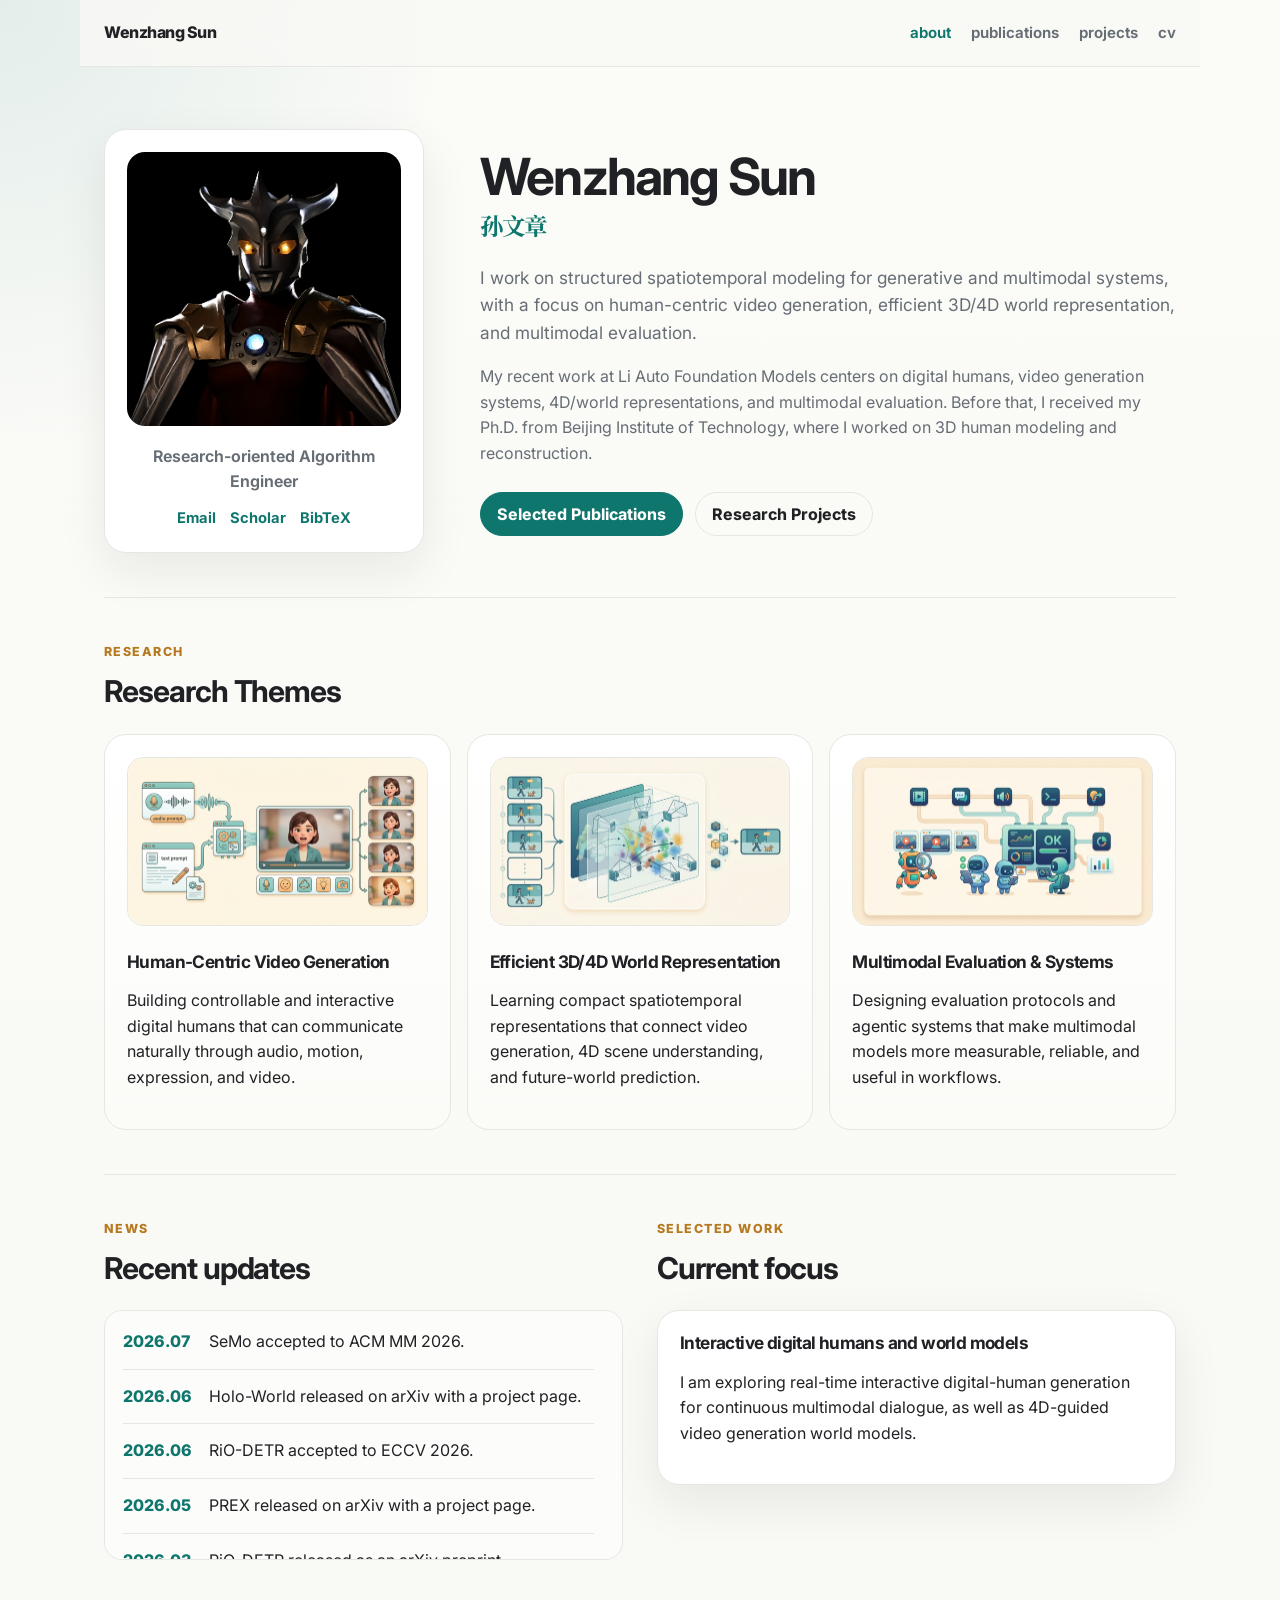
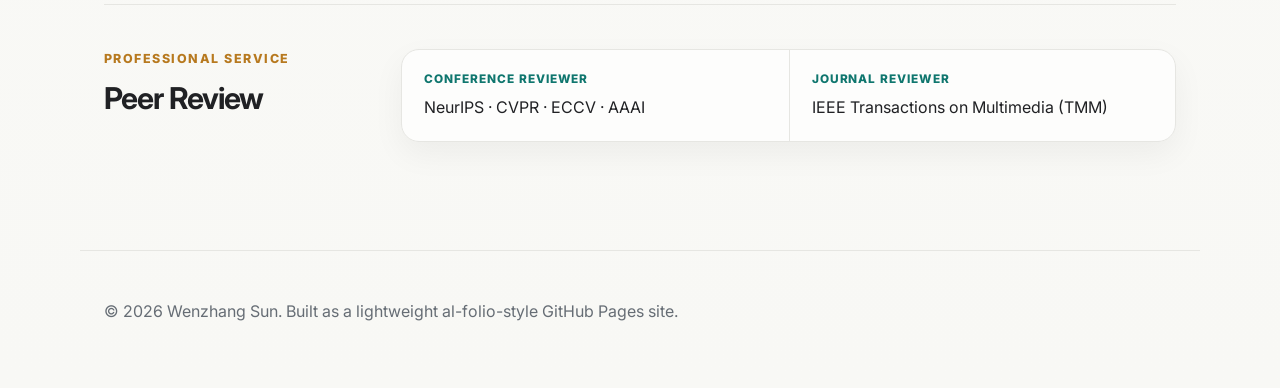
==== index.html @ ae3b75af "Add months to homepage news dates" ====
<!doctype html>
<html lang="en">
  <head>
    <meta charset="utf-8" />
    <meta name="viewport" content="width=device-width, initial-scale=1" />
    <meta name="description" content="Wenzhang Sun personal academic homepage." />
    <title>Wenzhang Sun | 孙文章</title>
    <link rel="preconnect" href="https://fonts.googleapis.com" />
    <link rel="preconnect" href="https://fonts.gstatic.com" crossorigin />
    <link href="https://fonts.googleapis.com/css2?family=Inter:wght@400;500;600;700;800&family=Noto+Serif+SC:wght@600;700&display=swap" rel="stylesheet" />
    <link rel="stylesheet" href="./assets/css/main.css?v=20260526-theme-images" />
  </head>
  <body>
    <header class="site-header">
      <a class="brand" href="./index.html">Wenzhang Sun</a>
      <nav>
        <a class="active" href="./index.html">about</a>
        <a href="./publications/index.html">publications</a>
        <a href="./projects/index.html">projects</a>
        <a href="./pages/cv.html">cv</a>
      </nav>
    </header>

    <main>
      <section class="hero">
        <div class="portrait-card">
          <img class="portrait-image" src="./assets/img/avatar.png" alt="Wenzhang Sun avatar" />
          <p class="role">Research-oriented Algorithm Engineer</p>
          <div class="profile-links">
            <a href="mailto:swzlx1996@163.com">Email</a>
            <a href="https://scholar.google.co.jp/citations?hl=en&user=3-9aEOQAAAAJ&view_op=list_works&sortby=pubdate">Scholar</a>
            <a href="./files/wenzhang_sun_publications.bib">BibTeX</a>
          </div>
        </div>

        <div class="hero-copy">
          <h1>Wenzhang Sun <span>孙文章</span></h1>
          <p class="lead">
            I work on structured spatiotemporal modeling for generative and
            multimodal systems, with a focus on human-centric video generation,
            efficient 3D/4D world representation, and multimodal evaluation.
          </p>
          <p>
            My recent work at Li Auto Foundation Models centers on digital
            humans, video generation systems, 4D/world representations, and
            multimodal evaluation. Before that, I received my Ph.D. from
            Beijing Institute of Technology, where I worked on 3D human
            modeling and reconstruction.
          </p>
          <div class="hero-actions">
            <a class="button primary" href="./publications/index.html">Selected Publications</a>
            <a class="button" href="./projects/index.html">Research Projects</a>
          </div>
        </div>
      </section>

      <section class="section">
        <div class="section-title">
          <p class="kicker">research</p>
          <h2>Research Themes</h2>
        </div>
        <div class="direction-grid">
          <article>
            <img class="direction-image" src="./assets/img/themes/human-centric-video.jpg" alt="Cartoon illustration of digital human video generation" />
            <h3>Human-Centric Video Generation</h3>
            <p>
              Building controllable and interactive digital humans that can
              communicate naturally through audio, motion, expression, and
              video.
            </p>
          </article>
          <article>
            <img class="direction-image" src="./assets/img/themes/world-representation.jpg" alt="Cartoon illustration of 3D and 4D video world representation" />
            <h3>Efficient 3D/4D World Representation</h3>
            <p>
              Learning compact spatiotemporal representations that connect
              video generation, 4D scene understanding, and future-world
              prediction.
            </p>
          </article>
          <article>
            <img class="direction-image" src="./assets/img/themes/evaluation-systems.jpg" alt="Cartoon illustration of multimodal evaluation and agentic systems" />
            <h3>Multimodal Evaluation & Systems</h3>
            <p>
              Designing evaluation protocols and agentic systems that make
              multimodal models more measurable, reliable, and useful in
              workflows.
            </p>
          </article>
        </div>
      </section>

      <section class="section two-col">
        <div>
          <div class="section-title">
            <p class="kicker">news</p>
            <h2>Recent updates</h2>
          </div>
          <div class="news-panel">
            <ul class="news-list">
              <li><time datetime="2026-07">2026.07</time><span>SeMo accepted to ACM MM 2026.</span></li>
              <li><time datetime="2026-06">2026.06</time><span>Holo-World released on arXiv with a project page.</span></li>
              <li><time datetime="2026-06">2026.06</time><span>RiO-DETR accepted to ECCV 2026.</span></li>
              <li><time datetime="2026-05">2026.05</time><span>PREX released on arXiv with a project page.</span></li>
              <li><time datetime="2026-03">2026.03</time><span>RiO-DETR released as an arXiv preprint.</span></li>
              <li><time datetime="2026-02">2026.02</time><span>MUSE released as an arXiv preprint.</span></li>
              <li><time datetime="2026-01">2026.01</time><span>DrivingScene and PAGS accepted to ICASSP 2026.</span></li>
              <li><time datetime="2025-06">2025.06</time><span>FaceVid-1K accepted to ICCV 2025.</span></li>
              <li><time datetime="2025-02">2025.02</time><span>MoEE accepted to CVPR 2025.</span></li>
            </ul>
          </div>
        </div>
        <div>
          <div class="section-title">
            <p class="kicker">selected work</p>
            <h2>Current focus</h2>
          </div>
          <div class="highlight-card">
            <h3>Interactive digital humans and world models</h3>
            <p>
              I am exploring real-time interactive digital-human generation for
              continuous multimodal dialogue, as well as 4D-guided video
              generation world models.
            </p>
          </div>
        </div>
      </section>

      <section class="section service-section">
        <div class="section-title">
          <p class="kicker">professional service</p>
          <h2>Peer Review</h2>
        </div>
        <div class="service-card">
          <div class="service-item">
            <p class="service-label">Conference Reviewer</p>
            <p>NeurIPS · CVPR · ECCV · AAAI</p>
          </div>
          <div class="service-item">
            <p class="service-label">Journal Reviewer</p>
            <p>IEEE Transactions on Multimedia (TMM)</p>
          </div>
        </div>
      </section>

    </main>

    <footer>
      <p>© 2026 Wenzhang Sun. Built as a lightweight al-folio-style GitHub Pages site.</p>
    </footer>
  </body>
</html>
---- assets/css/main.css ----
:root {
  --bg: #f8f8f5;
  --panel: #ffffff;
  --text: #202124;
  --muted: #666d75;
  --line: #e6e6e2;
  --accent: #0f766e;
  --accent-soft: #e6f3f1;
  --gold: #b7791f;
  --shadow: 0 18px 48px rgba(20, 24, 28, 0.08);
}

* {
  box-sizing: border-box;
}

body {
  margin: 0;
  background:
    radial-gradient(circle at top left, rgba(15, 118, 110, 0.1), transparent 28rem),
    linear-gradient(180deg, #fbfbf8 0%, var(--bg) 100%);
  color: var(--text);
  font-family: Inter, system-ui, sans-serif;
  line-height: 1.6;
}

a {
  color: var(--accent);
  text-decoration: none;
}

a:hover {
  text-decoration: underline;
}

.site-header {
  position: sticky;
  top: 0;
  z-index: 10;
  display: flex;
  align-items: center;
  justify-content: space-between;
  max-width: 1120px;
  margin: 0 auto;
  padding: 20px 24px;
  background: rgba(248, 248, 245, 0.86);
  backdrop-filter: blur(16px);
  border-bottom: 1px solid var(--line);
}

.brand {
  color: var(--text);
  font-weight: 800;
  letter-spacing: -0.03em;
}

nav {
  display: flex;
  gap: 20px;
}

nav a {
  color: var(--muted);
  font-size: 0.94rem;
  font-weight: 650;
  text-decoration: none;
}

nav a.active,
nav a:hover {
  color: var(--accent);
}

main {
  max-width: 1120px;
  margin: 0 auto;
  padding: 0 24px 64px;
}

.hero {
  display: grid;
  grid-template-columns: 320px minmax(0, 1fr);
  gap: 56px;
  align-items: center;
  padding: 62px 0 44px;
}

.portrait-card,
.highlight-card,
.paper,
.project {
  background: var(--panel);
  border: 1px solid var(--line);
  border-radius: 22px;
  box-shadow: var(--shadow);
}

.portrait-card {
  width: 100%;
  max-width: 320px;
  padding: 22px;
  overflow: hidden;
  text-align: center;
}

.portrait-image {
  display: block;
  width: 100%;
  max-width: 276px;
  max-height: 276px;
  margin: 0 auto;
  aspect-ratio: 1 / 1;
  object-fit: cover;
  border-radius: 18px;
  background:
    linear-gradient(135deg, rgba(15, 118, 110, 0.9), rgba(14, 82, 76, 0.9)),
    var(--accent);
}

.role {
  margin: 18px 0 12px;
  color: var(--muted);
  font-weight: 650;
}

.profile-links {
  display: flex;
  justify-content: center;
  gap: 14px;
  flex-wrap: wrap;
  font-size: 0.92rem;
  font-weight: 700;
}

.kicker {
  margin: 0 0 12px;
  color: var(--gold);
  font-size: 0.78rem;
  font-weight: 800;
  letter-spacing: 0.12em;
  text-transform: uppercase;
}

h1,
h2,
h3 {
  margin: 0;
  line-height: 1.18;
  letter-spacing: -0.035em;
}

h1 {
  font-size: clamp(2.05rem, 4vw, 3.45rem);
}

h1 span {
  display: block;
  margin-top: 6px;
  font-family: "Noto Serif SC", serif;
  font-size: 0.46em;
  color: var(--accent);
}

h2 {
  font-size: clamp(1.35rem, 2.35vw, 1.95rem);
}

h3 {
  font-size: 1.08rem;
}

.lead {
  margin-top: 24px;
  color: var(--text);
  font-size: 1.08rem;
}

.hero-copy p:not(.kicker),
.page-hero p,
.section-title + p {
  color: var(--muted);
}

.hero-actions {
  display: flex;
  flex-wrap: wrap;
  gap: 12px;
  margin-top: 26px;
}

.button {
  display: inline-flex;
  align-items: center;
  min-height: 44px;
  padding: 0 16px;
  border: 1px solid var(--line);
  border-radius: 999px;
  color: var(--text);
  font-weight: 750;
  text-decoration: none;
}

.button.primary {
  background: var(--accent);
  color: white;
  border-color: var(--accent);
}

.section,
.cv-section {
  padding: 44px 0;
  border-top: 1px solid var(--line);
}

.section-title {
  margin-bottom: 24px;
}

.direction-grid,
.project-grid {
  display: grid;
  grid-template-columns: repeat(3, minmax(0, 1fr));
  gap: 16px;
}

.direction-grid article {
  min-height: 250px;
  padding: 22px;
  border: 1px solid var(--line);
  border-radius: 22px;
  background: linear-gradient(180deg, white, #fbfbf8);
}

.direction-image {
  display: block;
  width: 100%;
  margin-bottom: 26px;
  aspect-ratio: 16 / 9;
  object-fit: cover;
  border-radius: 16px;
  border: 1px solid var(--line);
  background: #fbf5e8;
}

.direction-grid span,
.project span,
.venue {
  display: inline-flex;
  width: fit-content;
  margin-bottom: 18px;
  padding: 5px 9px;
  border-radius: 999px;
  background: var(--accent-soft);
  color: var(--accent);
  font-size: 0.76rem;
  font-weight: 800;
  letter-spacing: 0.05em;
  text-transform: uppercase;
}

.two-col {
  display: grid;
  grid-template-columns: 1fr 1fr;
  gap: 34px;
}

.news-panel {
  height: 250px;
  padding: 0 12px 0 0;
  overflow-y: auto;
  border: 1px solid var(--line);
  border-radius: 18px;
  background: rgba(255, 255, 255, 0.56);
  scrollbar-color: var(--accent) transparent;
  scrollbar-width: thin;
}

.news-panel::-webkit-scrollbar {
  width: 8px;
}

.news-panel::-webkit-scrollbar-thumb {
  border-radius: 999px;
  background: rgba(15, 118, 110, 0.35);
}

.news-list {
  padding: 0 16px 0 18px;
  margin: 0;
  list-style: none;
}

.news-list li {
  display: grid;
  grid-template-columns: 72px 1fr;
  gap: 14px;
  padding: 14px 0;
  border-bottom: 1px solid var(--line);
}

.news-list li:first-child {
  padding-top: 18px;
}

.news-list li:last-child {
  border-bottom: 0;
  padding-bottom: 18px;
}

.news-list time {
  color: var(--accent);
  font-weight: 800;
  white-space: nowrap;
}

.highlight-card,
.project {
  padding: 22px;
}

.service-section {
  display: grid;
  grid-template-columns: minmax(180px, 0.34fr) minmax(0, 1fr);
  gap: 34px;
  align-items: start;
}

.service-section .section-title {
  margin-bottom: 0;
}

.service-card {
  display: grid;
  grid-template-columns: repeat(2, minmax(0, 1fr));
  overflow: hidden;
  border: 1px solid var(--line);
  border-radius: 18px;
  background: rgba(255, 255, 255, 0.72);
  box-shadow: 0 12px 32px rgba(20, 24, 28, 0.05);
}

.service-item {
  padding: 20px 22px;
}

.service-item + .service-item {
  border-left: 1px solid var(--line);
}

.service-item p {
  margin: 0;
}

.service-label {
  margin-bottom: 6px !important;
  color: var(--accent);
  font-size: 0.74rem;
  font-weight: 800;
  letter-spacing: 0.08em;
  text-transform: uppercase;
}

.project {
  display: flex;
  overflow: hidden;
  flex-direction: column;
  padding: 0;
}

.project-image {
  width: 100%;
  aspect-ratio: 16 / 9;
  object-fit: contain;
  padding: 12px;
  border-bottom: 1px solid var(--line);
  background: linear-gradient(135deg, #f8f6ee, #eef6f4);
  cursor: zoom-in;
  transition:
    opacity 180ms ease,
    transform 180ms ease;
}

.project-image:hover {
  opacity: 0.92;
  transform: scale(1.01);
}

.project-image:focus-visible {
  outline: 3px solid color-mix(in srgb, var(--accent), transparent 35%);
  outline-offset: -6px;
}

.project-copy {
  display: flex;
  flex: 1;
  flex-direction: column;
  padding: 18px;
}

.project-copy a {
  margin-top: auto;
}

.lightbox-open {
  overflow: hidden;
}

.image-lightbox {
  position: fixed;
  z-index: 100;
  inset: 0;
  display: grid;
  place-items: center;
  padding: 56px 24px 28px;
  background: rgb(21 18 15 / 0.86);
}

.image-lightbox[hidden] {
  display: none;
}

.lightbox-image {
  width: auto;
  max-width: min(94vw, 1400px);
  max-height: 82vh;
  object-fit: contain;
  border-radius: 18px;
  background: #fffaf2;
  box-shadow: 0 24px 80px rgb(0 0 0 / 0.38);
}

.lightbox-close {
  position: fixed;
  top: 20px;
  right: 24px;
  padding: 9px 14px;
  border: 1px solid rgb(255 255 255 / 0.36);
  border-radius: 999px;
  background: rgb(255 255 255 / 0.12);
  color: white;
  cursor: pointer;
  font: inherit;
  font-weight: 800;
}

.lightbox-caption {
  max-width: 90vw;
  margin: 14px auto 0;
  color: rgb(255 255 255 / 0.82);
  text-align: center;
}

.paper-list {
  display: grid;
  gap: 10px;
}

.paper-list.compact {
  grid-template-columns: repeat(2, minmax(0, 1fr));
}

.paper {
  display: grid;
  grid-template-columns: minmax(0, 1fr) auto;
  column-gap: 14px;
  row-gap: 8px;
  align-items: start;
  padding: 14px 16px;
}

.paper p,
.project p {
  color: var(--muted);
}

.paper .venue {
  grid-column: 1;
  margin-bottom: 0;
}

.paper h3 {
  grid-column: 1 / -1;
  font-size: 1rem;
  line-height: 1.3;
}

.paper p {
  grid-column: 1 / -1;
  margin: 0;
  line-height: 1.42;
}

.paper > a,
.paper-links {
  grid-row: 1;
  grid-column: 2;
  align-self: center;
  font-size: 0.94rem;
  font-weight: 750;
  white-space: nowrap;
}

.text-link {
  display: inline-flex;
  margin-top: 18px;
  font-weight: 800;
}

.page {
  padding-top: 34px;
}

.page-hero {
  max-width: 850px;
  padding: 28px 0 40px;
}

.page-hero h1 {
  font-size: clamp(1.72rem, 3.1vw, 2.55rem);
}

.project-grid {
  margin-top: 20px;
}

.cv-item {
  display: grid;
  grid-template-columns: 180px 1fr;
  gap: 28px;
  padding: 22px 0;
  border-bottom: 1px solid var(--line);
}

.cv-meta {
  display: flex;
  flex-direction: column;
  align-items: center;
  gap: 10px;
  text-align: center;
}

.cv-item time {
  color: var(--accent);
  font-weight: 800;
}

.cv-logo {
  display: inline-flex;
  align-items: center;
  justify-content: center;
  min-width: 72px;
  min-height: 30px;
  padding: 0 12px;
  border: 1px solid var(--line);
  border-radius: 11px;
  background: #fff;
  box-shadow: 0 10px 24px rgba(25, 32, 38, 0.06);
  font-size: 0.72rem;
  font-weight: 850;
  letter-spacing: 0.04em;
  line-height: 1;
}

.cv-logo img {
  display: block;
  width: 100%;
  height: 100%;
  object-fit: contain;
}

.cv-logo-image {
  width: 46px;
  min-width: 46px;
  height: 46px;
  min-height: 46px;
  padding: 5px;
  border-radius: 14px;
}

.cv-logo-wordmark {
  width: 96px;
  min-width: 96px;
  height: 36px;
  min-height: 36px;
  padding: 5px 10px;
  overflow: hidden;
  border-radius: 12px;
}

.cv-logo-li {
  color: #1f2528;
  border-color: rgba(31, 37, 40, 0.18);
  background: linear-gradient(180deg, #ffffff, #f5f7f6);
}

.cv-logo-oppo {
  padding: 0;
  color: #057045;
  border-color: rgba(5, 112, 69, 0.24);
  background: #008d5b;
}

.cv-logo-bit {
  color: #9b1d30;
  border-color: rgba(155, 29, 48, 0.24);
  background: #fff6f7;
}

.cv-logo-swjtu {
  color: #1c5d96;
  border-color: rgba(28, 93, 150, 0.24);
  background: #f5f9ff;
}

.skill-cloud {
  display: flex;
  flex-wrap: wrap;
  gap: 8px;
}

.skills-section h2 {
  font-size: clamp(1.2rem, 1.8vw, 1.5rem);
}

.skill-cloud span {
  padding: 5px 10px;
  border: 1px solid var(--line);
  border-radius: 999px;
  background: white;
  color: var(--muted);
  font-size: 0.84rem;
  font-weight: 700;
}

footer {
  max-width: 1120px;
  margin: 0 auto;
  padding: 32px 24px 48px;
  color: var(--muted);
  border-top: 1px solid var(--line);
}

@media (max-width: 820px) {
  .site-header {
    align-items: flex-start;
    flex-direction: column;
  }

  nav {
    flex-wrap: wrap;
  }

  .hero,
  .two-col,
  .direction-grid,
  .project-grid,
  .paper-list.compact,
  .service-section,
  .service-card,
  .cv-item {
    grid-template-columns: 1fr;
  }

  .service-item + .service-item {
    border-top: 1px solid var(--line);
    border-left: 0;
  }
}
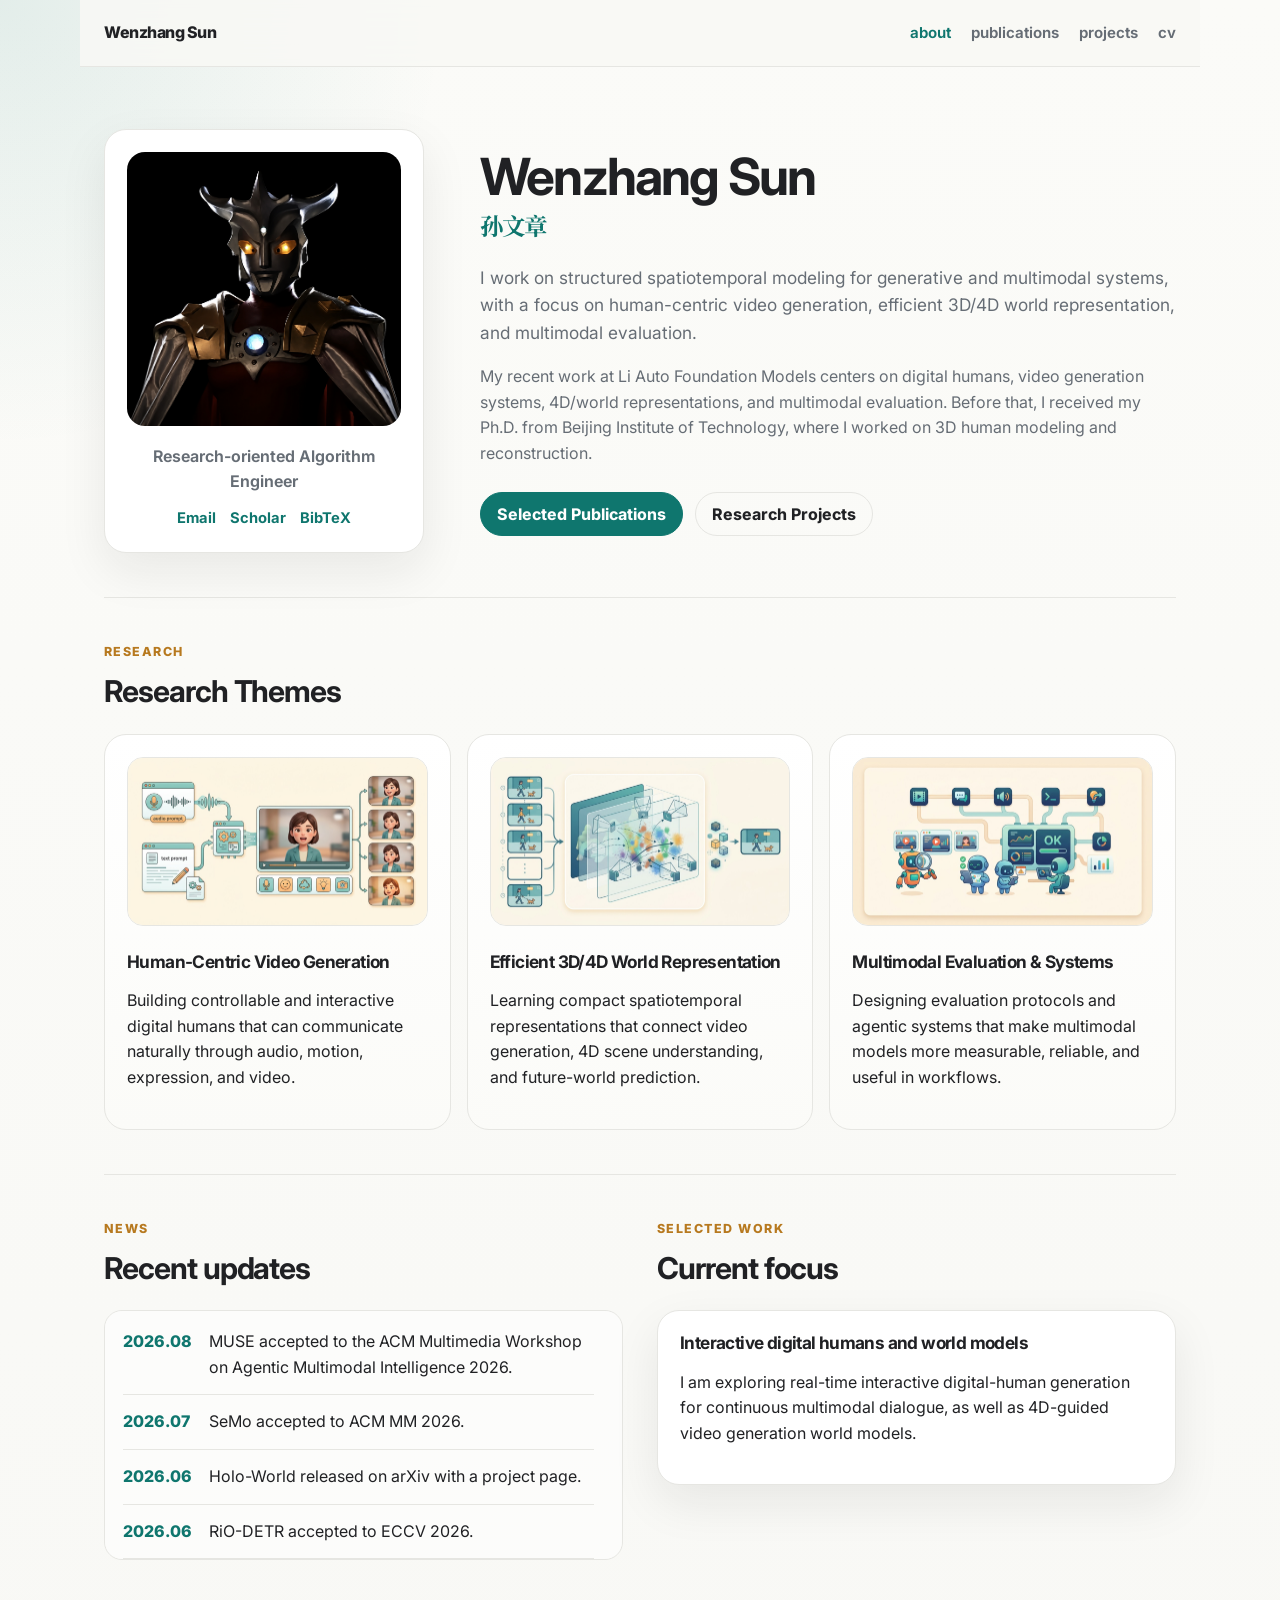
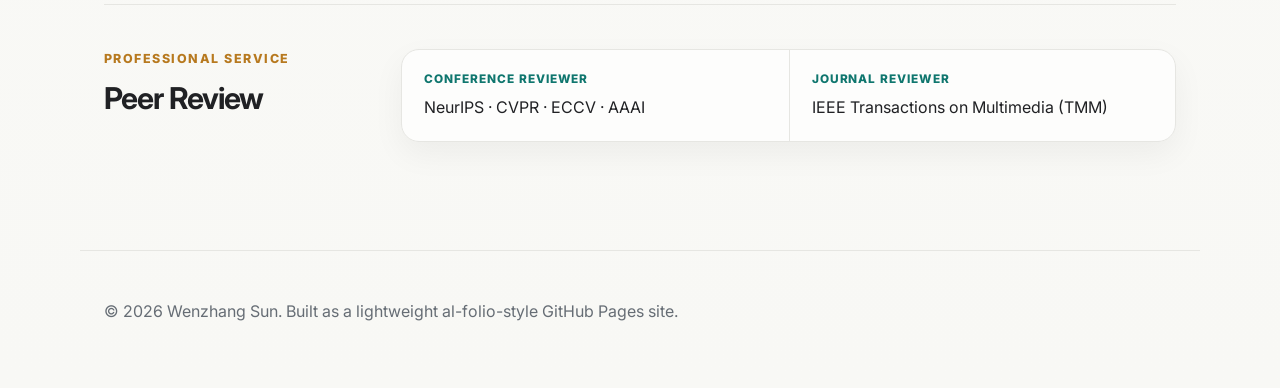
==== commit e1eba0e1: "Update MUSE workshop acceptance" ====
--- a/index.html
+++ b/index.html
@@ -98,6 +98,7 @@
           </div>
           <div class="news-panel">
             <ul class="news-list">
+              <li><time datetime="2026-08">2026.08</time><span>MUSE accepted to the ACM Multimedia Workshop on Agentic Multimodal Intelligence 2026.</span></li>
               <li><time datetime="2026-07">2026.07</time><span>SeMo accepted to ACM MM 2026.</span></li>
               <li><time datetime="2026-06">2026.06</time><span>Holo-World released on arXiv with a project page.</span></li>
               <li><time datetime="2026-06">2026.06</time><span>RiO-DETR accepted to ECCV 2026.</span></li>
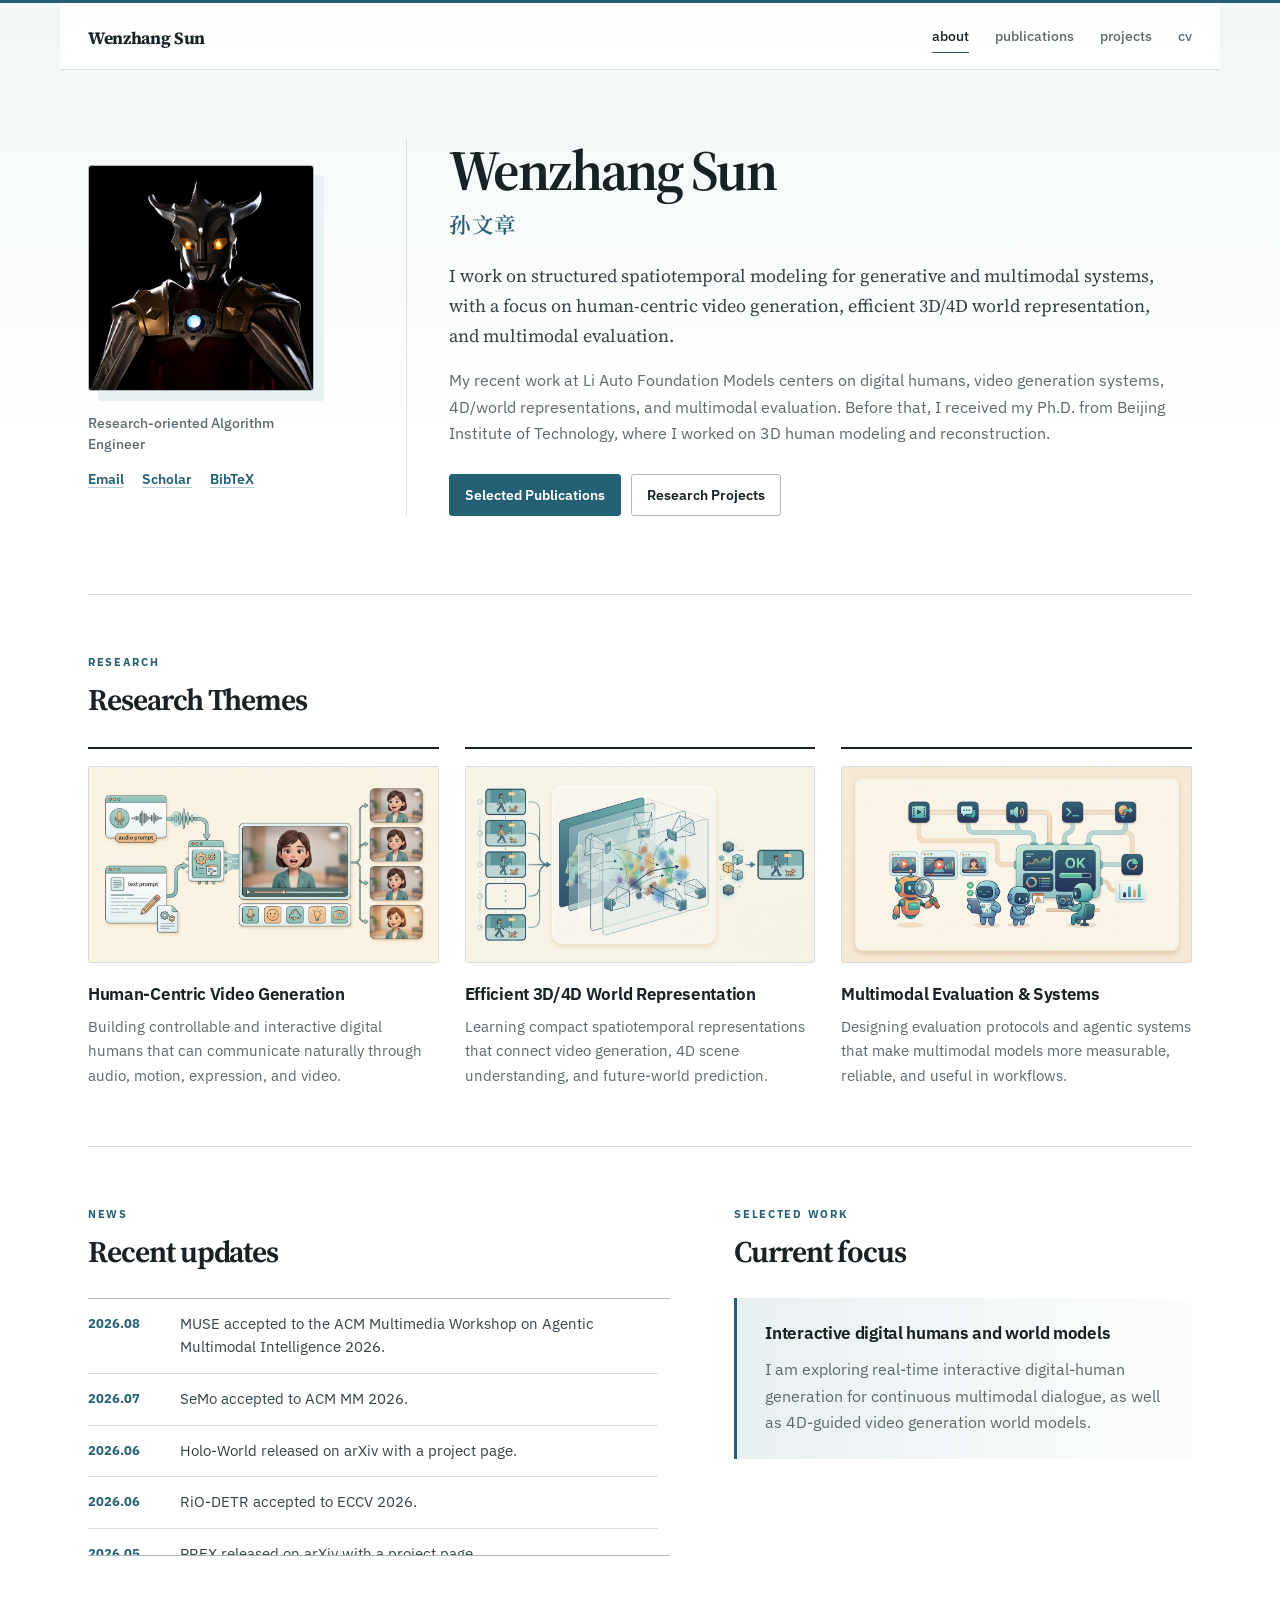
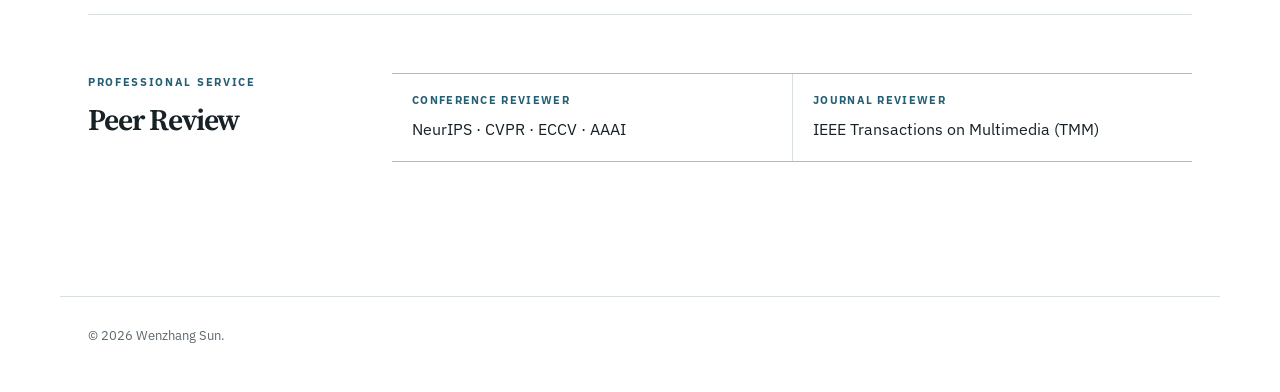
==== commit f169cbea: "Refresh homepage with editorial academic design" ====
--- a/index.html
+++ b/index.html
@@ -7,8 +7,8 @@
     <title>Wenzhang Sun | 孙文章</title>
     <link rel="preconnect" href="https://fonts.googleapis.com" />
     <link rel="preconnect" href="https://fonts.gstatic.com" crossorigin />
-    <link href="https://fonts.googleapis.com/css2?family=Inter:wght@400;500;600;700;800&family=Noto+Serif+SC:wght@600;700&display=swap" rel="stylesheet" />
-    <link rel="stylesheet" href="./assets/css/main.css?v=20260526-theme-images" />
+    <link href="https://fonts.googleapis.com/css2?family=IBM+Plex+Sans:ital,wght@0,400;0,500;0,600;0,700;1,400&family=Noto+Serif+SC:wght@600;700&family=Source+Serif+4:opsz,wght@8..60,600;8..60,700&display=swap" rel="stylesheet" />
+    <link rel="stylesheet" href="./assets/css/main.css?v=20260818-editorial" />
   </head>
   <body>
     <header class="site-header">
@@ -147,7 +147,7 @@
     </main>
 
     <footer>
-      <p>© 2026 Wenzhang Sun. Built as a lightweight al-folio-style GitHub Pages site.</p>
+      <p>© 2026 Wenzhang Sun.</p>
     </footer>
   </body>
 </html>
--- a/assets/css/main.css
+++ b/assets/css/main.css
@@ -1,327 +1,415 @@
 :root {
-  --bg: #f8f8f5;
-  --panel: #ffffff;
-  --text: #202124;
-  --muted: #666d75;
-  --line: #e6e6e2;
-  --accent: #0f766e;
-  --accent-soft: #e6f3f1;
-  --gold: #b7791f;
-  --shadow: 0 18px 48px rgba(20, 24, 28, 0.08);
+  --bg: #f6f8f7;
+  --surface: #ffffff;
+  --surface-soft: #f0f4f4;
+  --text: #172126;
+  --muted: #5d696f;
+  --line: #d8dfe0;
+  --line-strong: #aebabc;
+  --accent: #245f73;
+  --accent-dark: #194757;
+  --accent-soft: #e9f0f2;
 }
 
 * {
   box-sizing: border-box;
 }
 
+html {
+  scroll-behavior: smooth;
+}
+
 body {
+  min-width: 320px;
   margin: 0;
-  background:
-    radial-gradient(circle at top left, rgba(15, 118, 110, 0.1), transparent 28rem),
-    linear-gradient(180deg, #fbfbf8 0%, var(--bg) 100%);
+  background: linear-gradient(180deg, #f1f6f6 0, #ffffff 430px, #ffffff 100%);
   color: var(--text);
-  font-family: Inter, system-ui, sans-serif;
-  line-height: 1.6;
+  font-family: "IBM Plex Sans", sans-serif;
+  font-size: 16px;
+  line-height: 1.65;
+}
+
+body::before {
+  position: fixed;
+  z-index: 30;
+  top: 0;
+  right: 0;
+  left: 0;
+  height: 3px;
+  background: var(--accent);
+  content: "";
 }
 
 a {
   color: var(--accent);
-  text-decoration: none;
+  text-decoration-color: rgb(36 95 115 / 0.35);
+  text-decoration-thickness: 1px;
+  text-underline-offset: 3px;
 }
 
 a:hover {
-  text-decoration: underline;
+  color: var(--accent-dark);
+  text-decoration-color: currentColor;
 }
 
 .site-header {
   position: sticky;
-  top: 0;
-  z-index: 10;
+  z-index: 20;
+  top: 3px;
   display: flex;
   align-items: center;
   justify-content: space-between;
-  max-width: 1120px;
+  max-width: 1160px;
   margin: 0 auto;
-  padding: 20px 24px;
-  background: rgba(248, 248, 245, 0.86);
-  backdrop-filter: blur(16px);
+  padding: 20px 28px 16px;
   border-bottom: 1px solid var(--line);
+  background: rgb(255 255 255 / 0.9);
+  backdrop-filter: blur(12px);
 }
 
 .brand {
   color: var(--text);
-  font-weight: 800;
-  letter-spacing: -0.03em;
+  font-family: "Source Serif 4", "Noto Serif SC", serif;
+  font-size: 1.08rem;
+  font-weight: 700;
+  letter-spacing: -0.02em;
+  text-decoration: none;
 }
 
 nav {
   display: flex;
-  gap: 20px;
+  align-items: center;
+  gap: 26px;
 }
 
 nav a {
+  position: relative;
+  padding: 2px 0 5px;
   color: var(--muted);
-  font-size: 0.94rem;
-  font-weight: 650;
+  font-size: 0.88rem;
+  font-weight: 500;
   text-decoration: none;
+}
+
+nav a::after {
+  position: absolute;
+  right: 0;
+  bottom: 0;
+  left: 0;
+  height: 1px;
+  background: transparent;
+  content: "";
 }
 
 nav a.active,
 nav a:hover {
-  color: var(--accent);
+  color: var(--text);
+}
+
+nav a.active::after,
+nav a:hover::after {
+  background: var(--accent);
 }
 
 main {
-  max-width: 1120px;
+  max-width: 1160px;
   margin: 0 auto;
-  padding: 0 24px 64px;
+  padding: 0 28px 76px;
 }
 
 .hero {
   display: grid;
-  grid-template-columns: 320px minmax(0, 1fr);
-  gap: 56px;
+  grid-template-columns: 250px minmax(0, 1fr);
+  gap: 68px;
   align-items: center;
-  padding: 62px 0 44px;
-}
-
-.portrait-card,
-.highlight-card,
-.paper,
-.project {
-  background: var(--panel);
-  border: 1px solid var(--line);
-  border-radius: 22px;
-  box-shadow: var(--shadow);
+  padding: 72px 0 78px;
 }
 
 .portrait-card {
   width: 100%;
-  max-width: 320px;
-  padding: 22px;
-  overflow: hidden;
-  text-align: center;
+  max-width: 250px;
+  text-align: left;
 }
 
 .portrait-image {
   display: block;
-  width: 100%;
-  max-width: 276px;
-  max-height: 276px;
-  margin: 0 auto;
+  width: 226px;
+  max-width: 100%;
   aspect-ratio: 1 / 1;
   object-fit: cover;
-  border-radius: 18px;
-  background:
-    linear-gradient(135deg, rgba(15, 118, 110, 0.9), rgba(14, 82, 76, 0.9)),
-    var(--accent);
+  border: 1px solid var(--line-strong);
+  border-radius: 3px;
+  background: var(--surface-soft);
+  box-shadow: 10px 10px 0 var(--accent-soft);
 }
 
 .role {
-  margin: 18px 0 12px;
+  max-width: 220px;
+  margin: 22px 0 13px;
   color: var(--muted);
-  font-weight: 650;
+  font-size: 0.9rem;
+  font-weight: 500;
+  line-height: 1.45;
 }
 
 .profile-links {
   display: flex;
-  justify-content: center;
-  gap: 14px;
   flex-wrap: wrap;
-  font-size: 0.92rem;
+  justify-content: flex-start;
+  gap: 8px 18px;
+  font-size: 0.86rem;
+  font-weight: 600;
+}
+
+.profile-links a {
+  text-decoration: underline;
+  text-decoration-color: rgb(36 95 115 / 0.3);
+}
+
+.hero-copy {
+  max-width: 770px;
+  padding-left: 42px;
+  border-left: 1px solid var(--line);
+}
+
+.kicker {
+  margin: 0 0 11px;
+  color: var(--accent);
+  font-size: 0.7rem;
   font-weight: 700;
-}
-
-.kicker {
-  margin: 0 0 12px;
-  color: var(--gold);
-  font-size: 0.78rem;
-  font-weight: 800;
-  letter-spacing: 0.12em;
+  letter-spacing: 0.15em;
   text-transform: uppercase;
 }
 
 h1,
-h2,
+h2 {
+  margin: 0;
+  color: var(--text);
+  font-family: "Source Serif 4", "Noto Serif SC", serif;
+  font-weight: 650;
+  letter-spacing: -0.035em;
+  line-height: 1.12;
+}
+
 h3 {
   margin: 0;
-  line-height: 1.18;
-  letter-spacing: -0.035em;
+  color: var(--text);
+  font-weight: 650;
+  letter-spacing: -0.018em;
+  line-height: 1.3;
 }
 
 h1 {
-  font-size: clamp(2.05rem, 4vw, 3.45rem);
+  font-size: clamp(2.45rem, 4.5vw, 3.55rem);
 }
 
 h1 span {
   display: block;
-  margin-top: 6px;
+  margin-top: 9px;
+  color: var(--accent);
   font-family: "Noto Serif SC", serif;
-  font-size: 0.46em;
-  color: var(--accent);
+  font-size: 0.38em;
+  font-weight: 600;
+  letter-spacing: 0.03em;
 }
 
 h2 {
-  font-size: clamp(1.35rem, 2.35vw, 1.95rem);
+  font-size: clamp(1.55rem, 2.35vw, 2rem);
 }
 
 h3 {
-  font-size: 1.08rem;
+  font-size: 1.06rem;
 }
 
 .lead {
-  margin-top: 24px;
-  color: var(--text);
-  font-size: 1.08rem;
-}
-
-.hero-copy p:not(.kicker),
-.page-hero p,
-.section-title + p {
+  max-width: 720px;
+  margin: 25px 0 0;
+  color: #354249;
+  font-family: "Source Serif 4", "Noto Serif SC", serif;
+  font-size: 1.12rem;
+  line-height: 1.68;
+}
+
+.hero-copy > p:not(.lead) {
+  max-width: 720px;
   color: var(--muted);
 }
 
 .hero-actions {
   display: flex;
   flex-wrap: wrap;
-  gap: 12px;
-  margin-top: 26px;
+  gap: 10px;
+  margin-top: 28px;
 }
 
 .button {
   display: inline-flex;
   align-items: center;
-  min-height: 44px;
-  padding: 0 16px;
-  border: 1px solid var(--line);
-  border-radius: 999px;
+  min-height: 42px;
+  padding: 0 15px;
+  border: 1px solid var(--line-strong);
+  border-radius: 3px;
+  background: rgb(255 255 255 / 0.5);
   color: var(--text);
-  font-weight: 750;
+  font-size: 0.88rem;
+  font-weight: 600;
   text-decoration: none;
+  transition: border-color 160ms ease, background 160ms ease, color 160ms ease;
+}
+
+.button:hover {
+  border-color: var(--accent);
+  color: var(--accent-dark);
+  text-decoration: none;
 }
 
 .button.primary {
+  border-color: var(--accent);
   background: var(--accent);
   color: white;
-  border-color: var(--accent);
+}
+
+.button.primary:hover {
+  border-color: var(--accent-dark);
+  background: var(--accent-dark);
+  color: white;
 }
 
 .section,
 .cv-section {
-  padding: 44px 0;
+  padding: 58px 0;
   border-top: 1px solid var(--line);
 }
 
 .section-title {
-  margin-bottom: 24px;
+  margin-bottom: 30px;
 }
 
 .direction-grid,
 .project-grid {
   display: grid;
   grid-template-columns: repeat(3, minmax(0, 1fr));
-  gap: 16px;
+  gap: 26px;
 }
 
 .direction-grid article {
-  min-height: 250px;
-  padding: 22px;
-  border: 1px solid var(--line);
-  border-radius: 22px;
-  background: linear-gradient(180deg, white, #fbfbf8);
+  min-width: 0;
+  padding-top: 17px;
+  border-top: 2px solid var(--text);
 }
 
 .direction-image {
   display: block;
   width: 100%;
-  margin-bottom: 26px;
+  margin-bottom: 20px;
   aspect-ratio: 16 / 9;
   object-fit: cover;
-  border-radius: 16px;
   border: 1px solid var(--line);
-  background: #fbf5e8;
+  border-radius: 2px;
+  background: var(--surface-soft);
+  filter: saturate(0.82) contrast(0.98);
+}
+
+.direction-grid h3 {
+  margin-bottom: 10px;
+}
+
+.direction-grid p {
+  margin: 0;
+  color: var(--muted);
+  font-size: 0.94rem;
+  line-height: 1.62;
 }
 
 .direction-grid span,
 .project span,
 .venue {
-  display: inline-flex;
+  display: inline-block;
   width: fit-content;
-  margin-bottom: 18px;
-  padding: 5px 9px;
-  border-radius: 999px;
-  background: var(--accent-soft);
+  margin-bottom: 11px;
+  padding: 0;
   color: var(--accent);
-  font-size: 0.76rem;
-  font-weight: 800;
-  letter-spacing: 0.05em;
+  font-size: 0.67rem;
+  font-weight: 700;
+  letter-spacing: 0.12em;
+  line-height: 1.45;
   text-transform: uppercase;
 }
 
 .two-col {
   display: grid;
-  grid-template-columns: 1fr 1fr;
-  gap: 34px;
+  grid-template-columns: minmax(0, 1.12fr) minmax(0, 0.88fr);
+  gap: 64px;
 }
 
 .news-panel {
-  height: 250px;
+  height: 258px;
+  overflow-y: auto;
+  border-top: 1px solid var(--line-strong);
+  border-bottom: 1px solid var(--line-strong);
+  background: transparent;
+  scrollbar-color: var(--line-strong) transparent;
+  scrollbar-width: thin;
+}
+
+.news-panel::-webkit-scrollbar {
+  width: 6px;
+}
+
+.news-panel::-webkit-scrollbar-thumb {
+  background: var(--line-strong);
+}
+
+.news-list {
+  margin: 0;
   padding: 0 12px 0 0;
-  overflow-y: auto;
-  border: 1px solid var(--line);
-  border-radius: 18px;
-  background: rgba(255, 255, 255, 0.56);
-  scrollbar-color: var(--accent) transparent;
-  scrollbar-width: thin;
-}
-
-.news-panel::-webkit-scrollbar {
-  width: 8px;
-}
-
-.news-panel::-webkit-scrollbar-thumb {
-  border-radius: 999px;
-  background: rgba(15, 118, 110, 0.35);
-}
-
-.news-list {
-  padding: 0 16px 0 18px;
-  margin: 0;
   list-style: none;
 }
 
 .news-list li {
   display: grid;
-  grid-template-columns: 72px 1fr;
+  grid-template-columns: 78px minmax(0, 1fr);
   gap: 14px;
   padding: 14px 0;
   border-bottom: 1px solid var(--line);
 }
 
-.news-list li:first-child {
-  padding-top: 18px;
-}
-
 .news-list li:last-child {
   border-bottom: 0;
-  padding-bottom: 18px;
 }
 
 .news-list time {
   color: var(--accent);
-  font-weight: 800;
+  font-size: 0.79rem;
+  font-weight: 700;
   white-space: nowrap;
 }
 
-.highlight-card,
-.project {
-  padding: 22px;
+.news-list span {
+  color: #354249;
+  font-size: 0.92rem;
+  line-height: 1.55;
+}
+
+.highlight-card {
+  padding: 24px 24px 24px 28px;
+  border-left: 3px solid var(--accent);
+  background: linear-gradient(90deg, var(--accent-soft), rgb(233 240 242 / 0.15));
+}
+
+.highlight-card h3 {
+  margin-bottom: 12px;
+}
+
+.highlight-card p {
+  margin: 0;
+  color: var(--muted);
 }
 
 .service-section {
   display: grid;
-  grid-template-columns: minmax(180px, 0.34fr) minmax(0, 1fr);
-  gap: 34px;
+  grid-template-columns: minmax(190px, 0.32fr) minmax(0, 1fr);
+  gap: 48px;
   align-items: start;
 }
 
@@ -332,15 +420,12 @@
 .service-card {
   display: grid;
   grid-template-columns: repeat(2, minmax(0, 1fr));
-  overflow: hidden;
-  border: 1px solid var(--line);
-  border-radius: 18px;
-  background: rgba(255, 255, 255, 0.72);
-  box-shadow: 0 12px 32px rgba(20, 24, 28, 0.05);
+  border-top: 1px solid var(--line-strong);
+  border-bottom: 1px solid var(--line-strong);
 }
 
 .service-item {
-  padding: 20px 22px;
+  padding: 18px 20px;
 }
 
 .service-item + .service-item {
@@ -354,51 +439,78 @@
 .service-label {
   margin-bottom: 6px !important;
   color: var(--accent);
-  font-size: 0.74rem;
-  font-weight: 800;
-  letter-spacing: 0.08em;
+  font-size: 0.68rem;
+  font-weight: 700;
+  letter-spacing: 0.12em;
   text-transform: uppercase;
+}
+
+.project-grid {
+  margin-top: 24px;
 }
 
 .project {
   display: flex;
+  min-width: 0;
   overflow: hidden;
   flex-direction: column;
-  padding: 0;
+  border: 1px solid var(--line);
+  border-radius: 3px;
+  background: var(--surface);
+  transition: border-color 160ms ease, transform 160ms ease;
+}
+
+.project:hover {
+  border-color: var(--line-strong);
+  transform: translateY(-2px);
 }
 
 .project-image {
+  display: block;
   width: 100%;
   aspect-ratio: 16 / 9;
   object-fit: contain;
   padding: 12px;
   border-bottom: 1px solid var(--line);
-  background: linear-gradient(135deg, #f8f6ee, #eef6f4);
+  background: var(--surface-soft);
   cursor: zoom-in;
-  transition:
-    opacity 180ms ease,
-    transform 180ms ease;
+  filter: saturate(0.9);
+  transition: opacity 160ms ease;
 }
 
 .project-image:hover {
-  opacity: 0.92;
-  transform: scale(1.01);
+  opacity: 0.9;
 }
 
 .project-image:focus-visible {
-  outline: 3px solid color-mix(in srgb, var(--accent), transparent 35%);
-  outline-offset: -6px;
+  outline: 2px solid var(--accent);
+  outline-offset: -5px;
 }
 
 .project-copy {
   display: flex;
   flex: 1;
   flex-direction: column;
-  padding: 18px;
+  padding: 20px 20px 22px;
+}
+
+.project-copy h3 {
+  margin-bottom: 10px;
+}
+
+.project-copy p {
+  margin: 0 0 18px;
+  color: var(--muted);
+  font-size: 0.94rem;
 }
 
 .project-copy a {
+  width: fit-content;
   margin-top: auto;
+  font-size: 0.88rem;
+  font-weight: 600;
+  text-decoration: underline;
+  text-decoration-color: rgb(36 95 115 / 0.3);
 }
 
 .lightbox-open {
@@ -412,7 +524,7 @@
   display: grid;
   place-items: center;
   padding: 56px 24px 28px;
-  background: rgb(21 18 15 / 0.86);
+  background: rgb(13 22 27 / 0.9);
 }
 
 .image-lightbox[hidden] {
@@ -424,35 +536,39 @@
   max-width: min(94vw, 1400px);
   max-height: 82vh;
   object-fit: contain;
-  border-radius: 18px;
-  background: #fffaf2;
-  box-shadow: 0 24px 80px rgb(0 0 0 / 0.38);
+  border: 1px solid rgb(255 255 255 / 0.2);
+  border-radius: 2px;
+  background: white;
+  box-shadow: 0 24px 80px rgb(0 0 0 / 0.4);
 }
 
 .lightbox-close {
   position: fixed;
   top: 20px;
   right: 24px;
-  padding: 9px 14px;
-  border: 1px solid rgb(255 255 255 / 0.36);
-  border-radius: 999px;
-  background: rgb(255 255 255 / 0.12);
+  padding: 8px 13px;
+  border: 1px solid rgb(255 255 255 / 0.42);
+  border-radius: 2px;
+  background: transparent;
   color: white;
   cursor: pointer;
   font: inherit;
-  font-weight: 800;
+  font-size: 0.86rem;
+  font-weight: 600;
 }
 
 .lightbox-caption {
   max-width: 90vw;
   margin: 14px auto 0;
-  color: rgb(255 255 255 / 0.82);
+  color: rgb(255 255 255 / 0.78);
   text-align: center;
 }
 
 .paper-list {
   display: grid;
-  gap: 10px;
+  gap: 0;
+  margin-top: 22px;
+  border-bottom: 1px solid var(--line-strong);
 }
 
 .paper-list.compact {
@@ -461,73 +577,85 @@
 
 .paper {
   display: grid;
-  grid-template-columns: minmax(0, 1fr) auto;
-  column-gap: 14px;
-  row-gap: 8px;
+  grid-template-columns: 210px minmax(0, 1fr) auto;
+  column-gap: 26px;
+  row-gap: 6px;
   align-items: start;
-  padding: 14px 16px;
-}
-
-.paper p,
-.project p {
+  padding: 19px 0 20px;
+  border-top: 1px solid var(--line);
+}
+
+.paper:first-child {
+  border-top-color: var(--line-strong);
+}
+
+.paper .venue {
+  grid-row: 1 / 3;
+  grid-column: 1;
+  margin: 2px 0 0;
+}
+
+.paper h3 {
+  grid-column: 2;
+  font-family: "Source Serif 4", "Noto Serif SC", serif;
+  font-size: 1.04rem;
+  font-weight: 650;
+  line-height: 1.38;
+}
+
+.paper p {
+  grid-column: 2;
+  margin: 0;
   color: var(--muted);
-}
-
-.paper .venue {
-  grid-column: 1;
-  margin-bottom: 0;
-}
-
-.paper h3 {
-  grid-column: 1 / -1;
-  font-size: 1rem;
-  line-height: 1.3;
-}
-
-.paper p {
-  grid-column: 1 / -1;
-  margin: 0;
-  line-height: 1.42;
+  font-size: 0.9rem;
+  line-height: 1.52;
 }
 
 .paper > a,
 .paper-links {
   grid-row: 1;
-  grid-column: 2;
-  align-self: center;
-  font-size: 0.94rem;
-  font-weight: 750;
+  grid-column: 3;
+  align-self: start;
+  margin-top: 1px;
+  font-size: 0.84rem;
+  font-weight: 600;
   white-space: nowrap;
 }
 
 .text-link {
   display: inline-flex;
   margin-top: 18px;
-  font-weight: 800;
+  font-weight: 600;
 }
 
 .page {
-  padding-top: 34px;
+  padding-top: 0;
 }
 
 .page-hero {
-  max-width: 850px;
-  padding: 28px 0 40px;
+  max-width: 840px;
+  padding: 64px 0 56px;
 }
 
 .page-hero h1 {
-  font-size: clamp(1.72rem, 3.1vw, 2.55rem);
-}
-
-.project-grid {
-  margin-top: 20px;
+  font-size: clamp(2rem, 3.4vw, 2.8rem);
+}
+
+.page-hero p:not(.kicker) {
+  max-width: 720px;
+  margin: 20px 0 0;
+  color: var(--muted);
+}
+
+.cv-section h2 {
+  margin-bottom: 8px;
 }
 
 .cv-item {
   display: grid;
-  grid-template-columns: 180px 1fr;
-  gap: 28px;
-  padding: 22px 0;
+  grid-template-columns: 190px minmax(0, 1fr);
+  gap: 38px;
+  padding: 27px 0;
   border-bottom: 1px solid var(--line);
 }
 
@@ -535,13 +663,24 @@
   display: flex;
   flex-direction: column;
   align-items: center;
-  gap: 10px;
+  justify-content: center;
+  gap: 11px;
   text-align: center;
 }
 
 .cv-item time {
   color: var(--accent);
-  font-weight: 800;
+  font-size: 0.86rem;
+  font-weight: 700;
+}
+
+.cv-item h3 {
+  margin-bottom: 8px;
+}
+
+.cv-item p {
+  margin: 0;
+  color: var(--muted);
 }
 
 .cv-logo {
@@ -551,13 +690,12 @@
   min-width: 72px;
   min-height: 30px;
   padding: 0 12px;
+  overflow: hidden;
   border: 1px solid var(--line);
-  border-radius: 11px;
-  background: #fff;
-  box-shadow: 0 10px 24px rgba(25, 32, 38, 0.06);
+  border-radius: 3px;
+  background: white;
   font-size: 0.72rem;
-  font-weight: 850;
-  letter-spacing: 0.04em;
+  font-weight: 700;
   line-height: 1;
 }
 
@@ -574,7 +712,6 @@
   height: 46px;
   min-height: 46px;
   padding: 5px;
-  border-radius: 14px;
 }
 
 .cv-logo-wordmark {
@@ -583,74 +720,149 @@
   height: 36px;
   min-height: 36px;
   padding: 5px 10px;
-  overflow: hidden;
-  border-radius: 12px;
 }
 
 .cv-logo-li {
-  color: #1f2528;
-  border-color: rgba(31, 37, 40, 0.18);
-  background: linear-gradient(180deg, #ffffff, #f5f7f6);
+  border-color: rgb(31 37 40 / 0.2);
+  background: #fafbfb;
 }
 
 .cv-logo-oppo {
   padding: 0;
-  color: #057045;
-  border-color: rgba(5, 112, 69, 0.24);
+  border-color: rgb(5 112 69 / 0.24);
   background: #008d5b;
 }
 
 .cv-logo-bit {
-  color: #9b1d30;
-  border-color: rgba(155, 29, 48, 0.24);
-  background: #fff6f7;
+  border-color: rgb(155 29 48 / 0.2);
+  background: #fffafa;
 }
 
 .cv-logo-swjtu {
-  color: #1c5d96;
-  border-color: rgba(28, 93, 150, 0.24);
-  background: #f5f9ff;
+  border-color: rgb(28 93 150 / 0.2);
+  background: #fafcff;
+}
+
+.skills-section h2 {
+  font-size: clamp(1.35rem, 1.8vw, 1.65rem);
 }
 
 .skill-cloud {
   display: flex;
   flex-wrap: wrap;
-  gap: 8px;
-}
-
-.skills-section h2 {
-  font-size: clamp(1.2rem, 1.8vw, 1.5rem);
+  gap: 0 28px;
+  margin-top: 14px;
 }
 
 .skill-cloud span {
-  padding: 5px 10px;
-  border: 1px solid var(--line);
-  border-radius: 999px;
-  background: white;
+  padding: 8px 0 6px;
+  border-bottom: 1px solid var(--line);
   color: var(--muted);
   font-size: 0.84rem;
-  font-weight: 700;
+  font-weight: 600;
 }
 
 footer {
-  max-width: 1120px;
+  max-width: 1160px;
   margin: 0 auto;
-  padding: 32px 24px 48px;
+  padding: 28px 28px 46px;
+  border-top: 1px solid var(--line);
   color: var(--muted);
-  border-top: 1px solid var(--line);
-}
-
-@media (max-width: 820px) {
+  font-size: 0.8rem;
+}
+
+footer p {
+  margin: 0;
+}
+
+@media (max-width: 900px) {
+  .hero {
+    grid-template-columns: 210px minmax(0, 1fr);
+    gap: 42px;
+  }
+
+  .hero-copy {
+    padding-left: 30px;
+  }
+
+  .direction-grid,
+  .project-grid {
+    grid-template-columns: repeat(2, minmax(0, 1fr));
+  }
+
+  .direction-grid article:last-child {
+    grid-column: 1 / -1;
+    justify-self: center;
+    max-width: calc(50% - 13px);
+  }
+
+  .paper {
+    grid-template-columns: 170px minmax(0, 1fr) auto;
+    column-gap: 20px;
+  }
+}
+
+@media (max-width: 720px) {
   .site-header {
     align-items: flex-start;
     flex-direction: column;
+    gap: 10px;
+    padding: 16px 20px 12px;
   }
 
   nav {
-    flex-wrap: wrap;
-  }
-
-  .hero,
+    width: 100%;
+    gap: 20px;
+    overflow-x: auto;
+  }
+
+  main {
+    padding: 0 20px 58px;
+  }
+
+  .hero {
+    grid-template-columns: 1fr;
+    gap: 42px;
+    padding: 46px 0 58px;
+  }
+
+  .portrait-card {
+    display: grid;
+    grid-template-columns: 132px minmax(0, 1fr);
+    grid-template-rows: auto auto;
+    gap: 10px 22px;
+    max-width: 430px;
+  }
+
+  .portrait-image {
+    grid-row: 1 / 3;
+    width: 132px;
+    box-shadow: 7px 7px 0 var(--accent-soft);
+  }
+
+  .role {
+    align-self: end;
+    margin: 0;
+  }
+
+  .profile-links {
+    align-self: start;
+  }
+
+  .hero-copy {
+    padding-left: 0;
+    border-left: 0;
+  }
+
+  h1 {
+    font-size: clamp(2.3rem, 12vw, 3.1rem);
+  }
+
+  .section,
+  .cv-section {
+    padding: 46px 0;
+  }
+
   .two-col,
   .direction-grid,
   .project-grid,
@@ -661,8 +873,128 @@
     grid-template-columns: 1fr;
   }
 
+  .direction-grid article:last-child {
+    grid-column: auto;
+    justify-self: stretch;
+    max-width: none;
+  }
+
+  .two-col {
+    gap: 50px;
+  }
+
+  .service-section {
+    gap: 24px;
+  }
+
   .service-item + .service-item {
     border-top: 1px solid var(--line);
     border-left: 0;
   }
-}
+
+  .paper {
+    grid-template-columns: minmax(0, 1fr) auto;
+    column-gap: 14px;
+    row-gap: 8px;
+  }
+
+  .paper .venue {
+    grid-row: 1;
+    grid-column: 1;
+  }
+
+  .paper h3 {
+    grid-row: 2;
+    grid-column: 1 / -1;
+  }
+
+  .paper p {
+    grid-row: 3;
+    grid-column: 1 / -1;
+  }
+
+  .paper > a,
+  .paper-links {
+    grid-row: 1;
+    grid-column: 2;
+  }
+
+  .cv-item {
+    gap: 20px;
+  }
+
+  .cv-meta {
+    align-items: center;
+  }
+
+  footer {
+    padding: 24px 20px 40px;
+  }
+}
+
+@media (max-width: 460px) {
+  nav {
+    gap: 15px;
+  }
+
+  nav a {
+    font-size: 0.82rem;
+  }
+
+  .portrait-card {
+    grid-template-columns: 112px minmax(0, 1fr);
+    gap: 8px 18px;
+  }
+
+  .portrait-image {
+    width: 112px;
+  }
+
+  .profile-links {
+    gap: 6px 12px;
+  }
+
+  .news-list li {
+    grid-template-columns: 70px minmax(0, 1fr);
+    gap: 10px;
+  }
+
+  .paper {
+    grid-template-columns: 1fr;
+  }
+
+  .paper .venue,
+  .paper > a,
+  .paper-links,
+  .paper h3,
+  .paper p {
+    grid-column: 1;
+  }
+
+  .paper .venue {
+    grid-row: 1;
+  }
+
+  .paper > a,
+  .paper-links {
+    grid-row: 2;
+    justify-self: start;
+  }
+
+  .paper h3 {
+    grid-row: 3;
+  }
+
+  .paper p {
+    grid-row: 4;
+  }
+}
+
+@media (prefers-reduced-motion: reduce) {
+  *,
+  *::before,
+  *::after {
+    scroll-behavior: auto !important;
+    transition-duration: 0.01ms !important;
+  }
+}
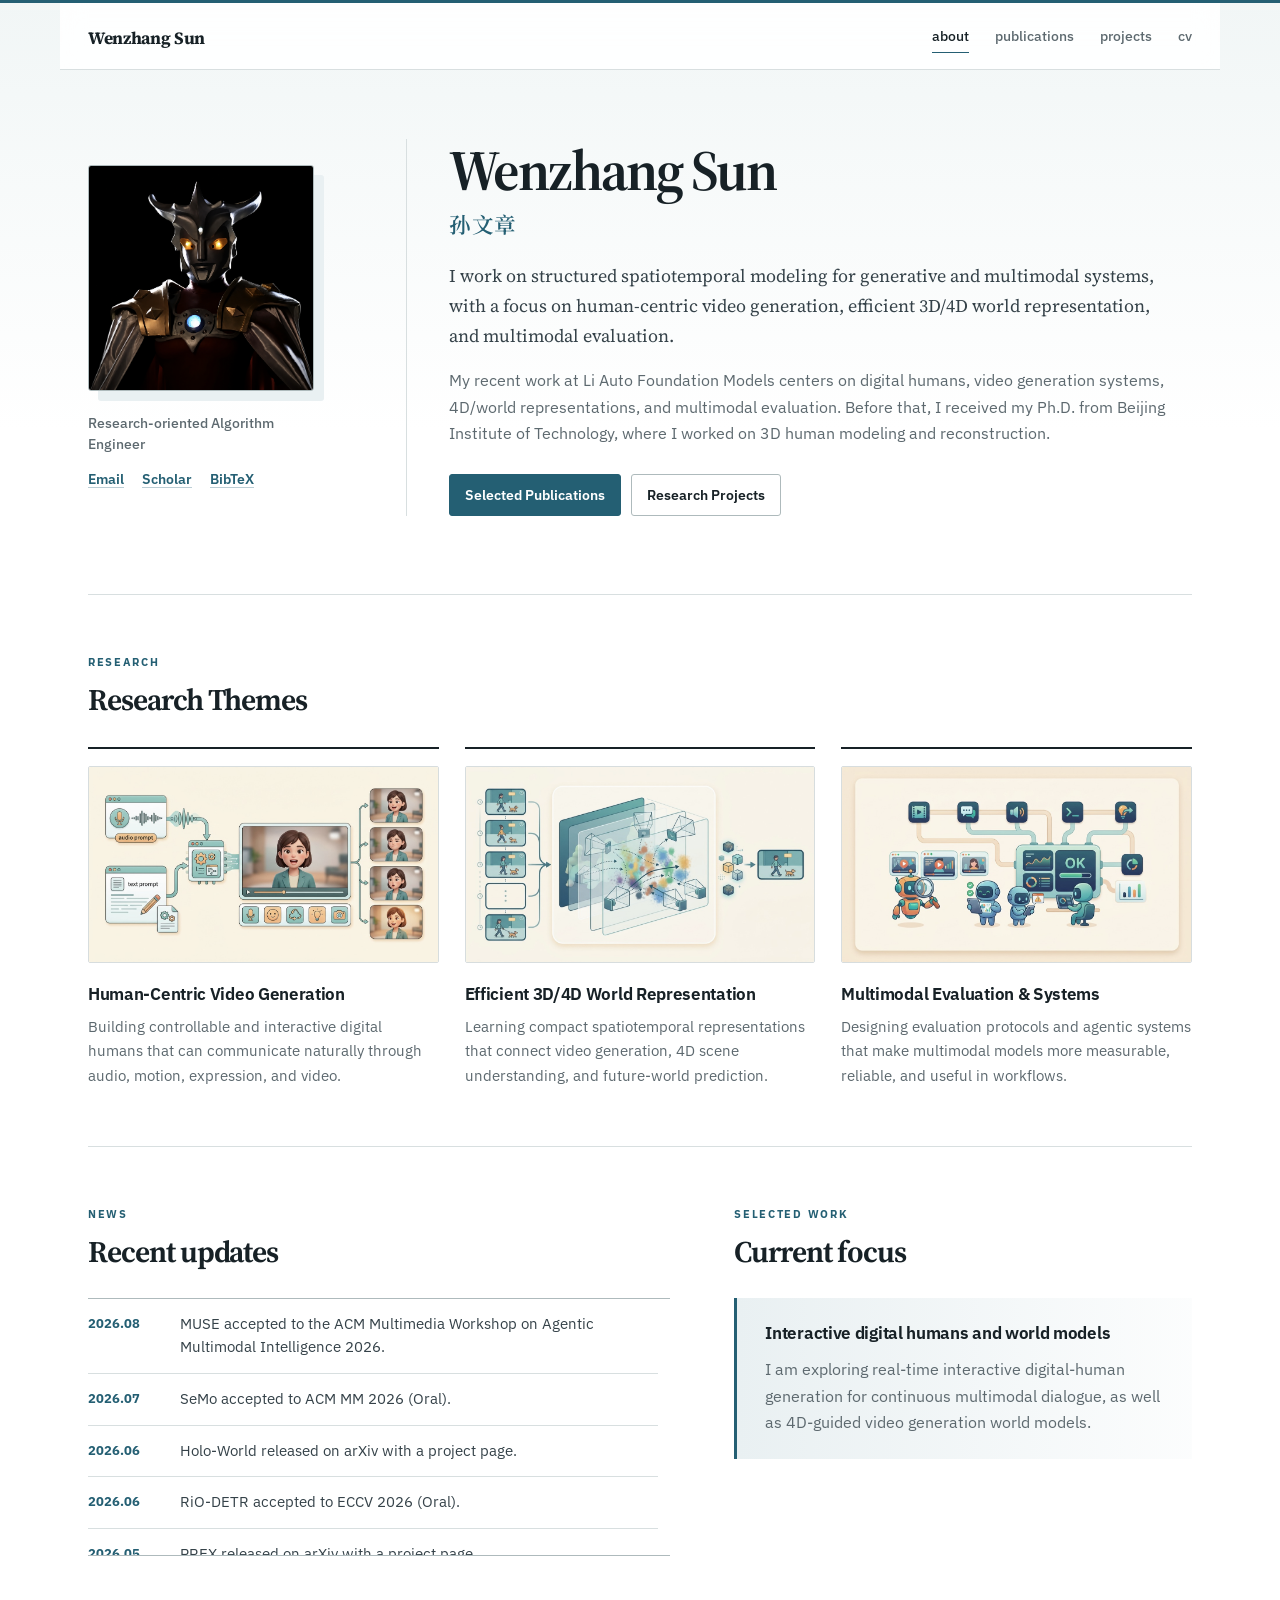
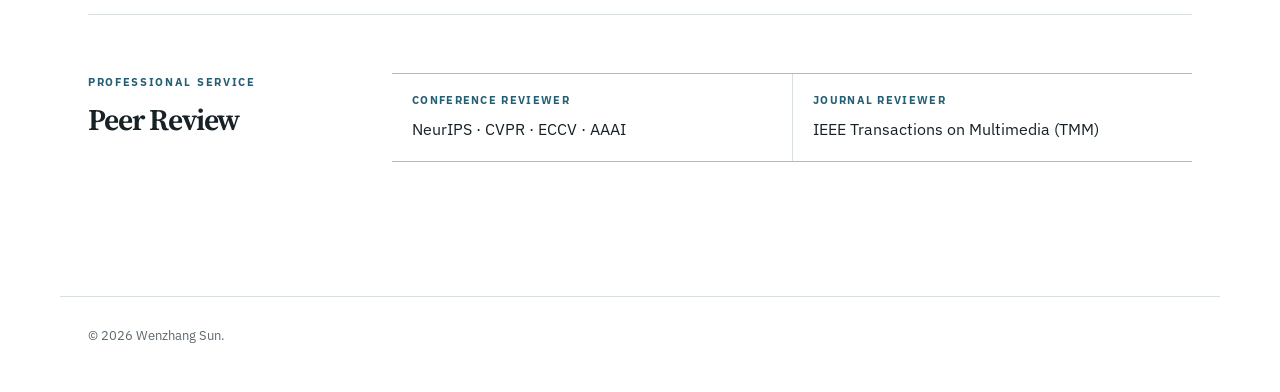
==== commit 75f43240: "Mark SeMo and RiO-DETR as oral papers" ====
--- a/index.html
+++ b/index.html
@@ -99,9 +99,9 @@
           <div class="news-panel">
             <ul class="news-list">
               <li><time datetime="2026-08">2026.08</time><span>MUSE accepted to the ACM Multimedia Workshop on Agentic Multimodal Intelligence 2026.</span></li>
-              <li><time datetime="2026-07">2026.07</time><span>SeMo accepted to ACM MM 2026.</span></li>
+              <li><time datetime="2026-07">2026.07</time><span>SeMo accepted to ACM MM 2026 (Oral).</span></li>
               <li><time datetime="2026-06">2026.06</time><span>Holo-World released on arXiv with a project page.</span></li>
-              <li><time datetime="2026-06">2026.06</time><span>RiO-DETR accepted to ECCV 2026.</span></li>
+              <li><time datetime="2026-06">2026.06</time><span>RiO-DETR accepted to ECCV 2026 (Oral).</span></li>
               <li><time datetime="2026-05">2026.05</time><span>PREX released on arXiv with a project page.</span></li>
               <li><time datetime="2026-03">2026.03</time><span>RiO-DETR released as an arXiv preprint.</span></li>
               <li><time datetime="2026-02">2026.02</time><span>MUSE released as an arXiv preprint.</span></li>
--- a/assets/css/main.css
+++ b/assets/css/main.css
@@ -577,49 +577,112 @@
 
 .paper {
   display: grid;
-  grid-template-columns: 210px minmax(0, 1fr) auto;
-  column-gap: 26px;
-  row-gap: 6px;
-  align-items: start;
-  padding: 19px 0 20px;
+  grid-template-columns: 264px minmax(0, 1fr);
+  grid-template-areas: "figure copy";
+  gap: 28px;
+  align-items: center;
+  height: 188px;
+  padding: 17px 0;
   border-top: 1px solid var(--line);
+  overflow: hidden;
 }
 
 .paper:first-child {
   border-top-color: var(--line-strong);
 }
 
+.paper-copy {
+  display: flex;
+  grid-area: copy;
+  min-width: 0;
+  height: 100%;
+  flex-direction: column;
+}
+
+.paper h3 {
+  display: -webkit-box;
+  margin: 0;
+  overflow: hidden;
+  font-family: "Source Serif 4", "Noto Serif SC", serif;
+  font-size: 1.08rem;
+  font-weight: 650;
+  line-height: 1.34;
+  -webkit-box-orient: vertical;
+  -webkit-line-clamp: 2;
+}
+
+.paper p {
+  display: -webkit-box;
+  margin: 9px 0 0;
+  overflow: hidden;
+  color: var(--muted);
+  font-size: 0.88rem;
+  line-height: 1.46;
+  -webkit-box-orient: vertical;
+  -webkit-line-clamp: 2;
+}
+
+.paper-meta {
+  display: flex;
+  align-items: flex-end;
+  justify-content: space-between;
+  gap: 18px;
+  margin-top: auto;
+  padding-top: 10px;
+}
+
 .paper .venue {
-  grid-row: 1 / 3;
-  grid-column: 1;
-  margin: 2px 0 0;
-}
-
-.paper h3 {
-  grid-column: 2;
-  font-family: "Source Serif 4", "Noto Serif SC", serif;
-  font-size: 1.04rem;
-  font-weight: 650;
-  line-height: 1.38;
-}
-
-.paper p {
-  grid-column: 2;
-  margin: 0;
-  color: var(--muted);
-  font-size: 0.9rem;
-  line-height: 1.52;
-}
-
-.paper > a,
+  max-width: min(68%, 520px);
+  margin: 0;
+  font-size: 0.64rem;
+  letter-spacing: 0.1em;
+  line-height: 1.35;
+}
+
 .paper-links {
-  grid-row: 1;
-  grid-column: 3;
-  align-self: start;
-  margin-top: 1px;
+  display: flex;
+  align-items: center;
+  gap: 14px;
+  flex: 0 0 auto;
+  margin: 0;
   font-size: 0.84rem;
   font-weight: 600;
   white-space: nowrap;
+}
+
+.paper-links a + a::before {
+  margin-right: 14px;
+  color: var(--line-strong);
+  content: "·";
+  pointer-events: none;
+}
+
+.paper-figure {
+  grid-area: figure;
+  width: 264px;
+  height: 149px;
+  margin: 0;
+  overflow: hidden;
+  border: 1px solid var(--line);
+  border-radius: 4px;
+  background: #f7f9f8;
+}
+
+.paper-teaser {
+  display: block;
+  width: 100%;
+  height: 100%;
+  padding: 6px;
+  object-fit: contain;
+  background: #ffffff;
+  cursor: zoom-in;
+  transition: transform 180ms ease, filter 180ms ease;
+}
+
+.paper-teaser:hover,
+.paper-teaser:focus-visible {
+  filter: saturate(1.04) contrast(1.02);
+  transform: scale(1.018);
 }
 
 .text-link {
@@ -797,8 +860,14 @@
   }
 
   .paper {
-    grid-template-columns: 170px minmax(0, 1fr) auto;
-    column-gap: 20px;
+    grid-template-columns: 238px minmax(0, 1fr);
+    gap: 22px;
+    height: 190px;
+  }
+
+  .paper-figure {
+    width: 238px;
+    height: 134px;
   }
 }
 
@@ -893,30 +962,39 @@
   }
 
   .paper {
-    grid-template-columns: minmax(0, 1fr) auto;
-    column-gap: 14px;
-    row-gap: 8px;
+    grid-template-columns: 1fr;
+    grid-template-areas:
+      "figure"
+      "copy";
+    gap: 16px;
+    height: auto;
+    padding: 20px 0 22px;
+    overflow: visible;
+  }
+
+  .paper-copy {
+    height: auto;
+  }
+
+  .paper h3,
+  .paper p {
+    display: block;
+    overflow: visible;
+  }
+
+  .paper-meta {
+    margin-top: 14px;
+    padding-top: 0;
   }
 
   .paper .venue {
-    grid-row: 1;
-    grid-column: 1;
-  }
-
-  .paper h3 {
-    grid-row: 2;
-    grid-column: 1 / -1;
-  }
-
-  .paper p {
-    grid-row: 3;
-    grid-column: 1 / -1;
-  }
-
-  .paper > a,
-  .paper-links {
-    grid-row: 1;
-    grid-column: 2;
+    max-width: 72%;
+  }
+
+  .paper-figure {
+    width: min(100%, 560px);
+    height: auto;
+    aspect-ratio: 16 / 9;
   }
 
   .cv-item {
@@ -960,33 +1038,17 @@
   }
 
   .paper {
-    grid-template-columns: 1fr;
-  }
-
-  .paper .venue,
-  .paper > a,
-  .paper-links,
-  .paper h3,
-  .paper p {
-    grid-column: 1;
+    gap: 14px;
+  }
+
+  .paper-meta {
+    align-items: flex-start;
+    flex-direction: column;
+    gap: 8px;
   }
 
   .paper .venue {
-    grid-row: 1;
-  }
-
-  .paper > a,
-  .paper-links {
-    grid-row: 2;
-    justify-self: start;
-  }
-
-  .paper h3 {
-    grid-row: 3;
-  }
-
-  .paper p {
-    grid-row: 4;
+    max-width: 100%;
   }
 }
 
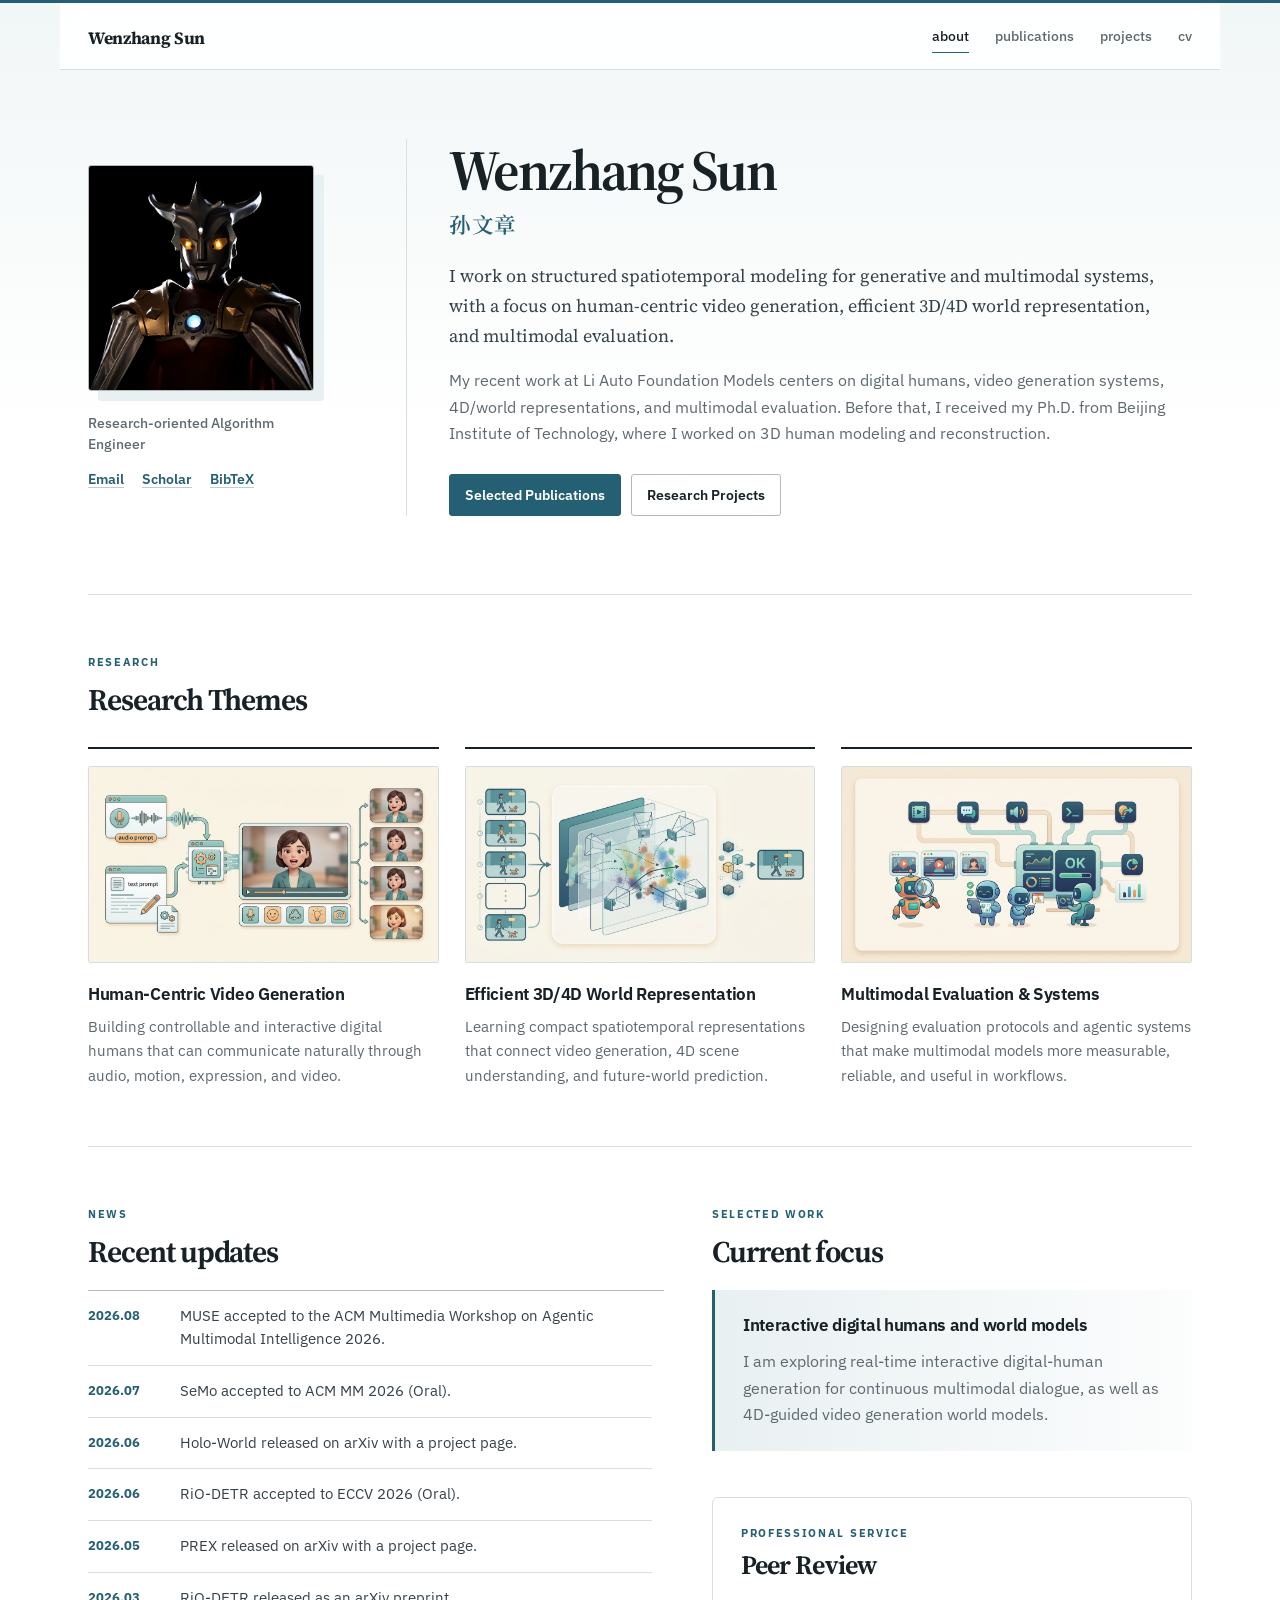
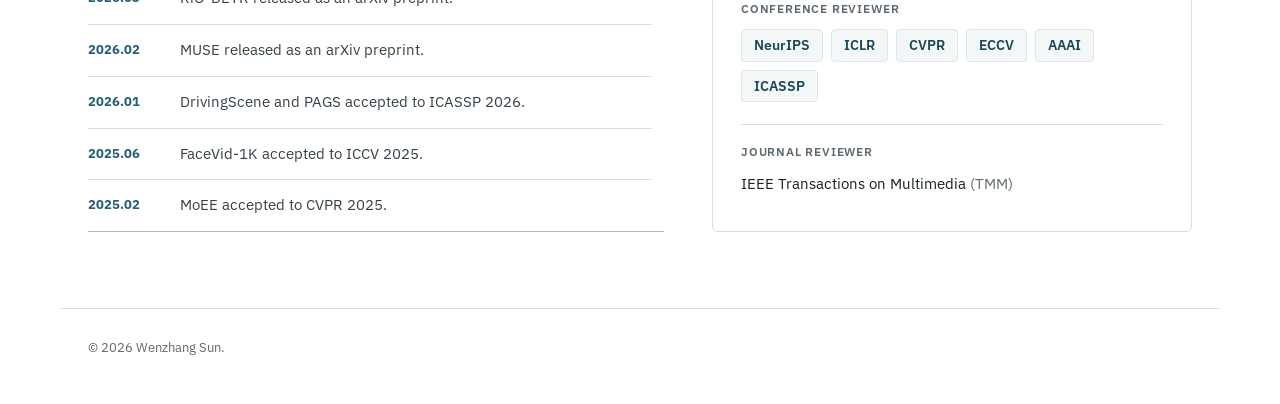
==== commit 057f4ac3: "Refresh academic service section and homepage layout" ====
--- a/index.html
+++ b/index.html
@@ -8,7 +8,7 @@
     <link rel="preconnect" href="https://fonts.googleapis.com" />
     <link rel="preconnect" href="https://fonts.gstatic.com" crossorigin />
     <link href="https://fonts.googleapis.com/css2?family=IBM+Plex+Sans:ital,wght@0,400;0,500;0,600;0,700;1,400&family=Noto+Serif+SC:wght@600;700&family=Source+Serif+4:opsz,wght@8..60,600;8..60,700&display=swap" rel="stylesheet" />
-    <link rel="stylesheet" href="./assets/css/main.css?v=20260818-editorial" />
+    <link rel="stylesheet" href="./assets/css/main.css?v=20261018-academic-service" />
   </head>
   <body>
     <header class="site-header">
@@ -90,13 +90,13 @@
         </div>
       </section>
 
-      <section class="section two-col">
-        <div>
+      <div class="section home-updates-grid">
+        <section class="home-news" aria-labelledby="news-heading">
           <div class="section-title">
             <p class="kicker">news</p>
-            <h2>Recent updates</h2>
+            <h2 id="news-heading">Recent updates</h2>
           </div>
-          <div class="news-panel">
+          <div class="news-panel" role="region" aria-labelledby="news-heading" tabindex="0">
             <ul class="news-list">
               <li><time datetime="2026-08">2026.08</time><span>MUSE accepted to the ACM Multimedia Workshop on Agentic Multimodal Intelligence 2026.</span></li>
               <li><time datetime="2026-07">2026.07</time><span>SeMo accepted to ACM MM 2026 (Oral).</span></li>
@@ -110,39 +110,46 @@
               <li><time datetime="2025-02">2025.02</time><span>MoEE accepted to CVPR 2025.</span></li>
             </ul>
           </div>
+        </section>
+        <div class="home-sidebar">
+          <section aria-labelledby="focus-heading">
+            <div class="section-title">
+              <p class="kicker">selected work</p>
+              <h2 id="focus-heading">Current focus</h2>
+            </div>
+            <div class="highlight-card">
+              <h3>Interactive digital humans and world models</h3>
+              <p>
+                I am exploring real-time interactive digital-human generation for
+                continuous multimodal dialogue, as well as 4D-guided video
+                generation world models.
+              </p>
+            </div>
+          </section>
+
+          <section class="home-service" aria-labelledby="service-heading">
+            <div class="section-title">
+              <p class="kicker">professional service</p>
+              <h2 id="service-heading">Peer Review</h2>
+            </div>
+            <div class="review-group">
+              <h3 class="review-label" id="conference-review-heading">Conference Reviewer</h3>
+              <ul class="review-venues" aria-labelledby="conference-review-heading">
+                <li>NeurIPS</li>
+                <li>ICLR</li>
+                <li>CVPR</li>
+                <li>ECCV</li>
+                <li>AAAI</li>
+                <li>ICASSP</li>
+              </ul>
+            </div>
+            <div class="review-group">
+              <h3 class="review-label">Journal Reviewer</h3>
+              <p class="review-journal">IEEE Transactions on Multimedia <span>(TMM)</span></p>
+            </div>
+          </section>
         </div>
-        <div>
-          <div class="section-title">
-            <p class="kicker">selected work</p>
-            <h2>Current focus</h2>
-          </div>
-          <div class="highlight-card">
-            <h3>Interactive digital humans and world models</h3>
-            <p>
-              I am exploring real-time interactive digital-human generation for
-              continuous multimodal dialogue, as well as 4D-guided video
-              generation world models.
-            </p>
-          </div>
-        </div>
-      </section>
-
-      <section class="section service-section">
-        <div class="section-title">
-          <p class="kicker">professional service</p>
-          <h2>Peer Review</h2>
-        </div>
-        <div class="service-card">
-          <div class="service-item">
-            <p class="service-label">Conference Reviewer</p>
-            <p>NeurIPS · CVPR · ECCV · AAAI</p>
-          </div>
-          <div class="service-item">
-            <p class="service-label">Journal Reviewer</p>
-            <p>IEEE Transactions on Multimedia (TMM)</p>
-          </div>
-        </div>
-      </section>
+      </div>
 
     </main>
 
--- a/assets/css/main.css
+++ b/assets/css/main.css
@@ -50,6 +50,12 @@
 a:hover {
   color: var(--accent-dark);
   text-decoration-color: currentColor;
+}
+
+a:focus-visible,
+.news-panel:focus-visible {
+  outline: 2px solid var(--accent);
+  outline-offset: 5px;
 }
 
 .site-header {
@@ -336,14 +342,33 @@
   text-transform: uppercase;
 }
 
-.two-col {
+.home-updates-grid {
   display: grid;
-  grid-template-columns: minmax(0, 1.12fr) minmax(0, 0.88fr);
-  gap: 64px;
+  grid-template-columns: minmax(0, 1.2fr) minmax(0, 1fr);
+  gap: 48px;
+  padding-bottom: 0;
+}
+
+.home-news {
+  display: flex;
+  min-width: 0;
+  flex-direction: column;
+}
+
+.home-updates-grid .section-title {
+  margin-bottom: 22px;
+}
+
+.home-sidebar {
+  display: grid;
+  min-width: 0;
+  gap: 36px;
 }
 
 .news-panel {
-  height: 258px;
+  flex: 1;
+  height: 0;
+  min-height: 360px;
   overflow-y: auto;
   border-top: 1px solid var(--line-strong);
   border-bottom: 1px solid var(--line-strong);
@@ -406,43 +431,65 @@
   color: var(--muted);
 }
 
-.service-section {
-  display: grid;
-  grid-template-columns: minmax(190px, 0.32fr) minmax(0, 1fr);
-  gap: 48px;
-  align-items: start;
-}
-
-.service-section .section-title {
-  margin-bottom: 0;
-}
-
-.service-card {
-  display: grid;
-  grid-template-columns: repeat(2, minmax(0, 1fr));
-  border-top: 1px solid var(--line-strong);
-  border-bottom: 1px solid var(--line-strong);
-}
-
-.service-item {
-  padding: 18px 20px;
-}
-
-.service-item + .service-item {
-  border-left: 1px solid var(--line);
-}
-
-.service-item p {
-  margin: 0;
-}
-
-.service-label {
-  margin-bottom: 6px !important;
-  color: var(--accent);
-  font-size: 0.68rem;
-  font-weight: 700;
-  letter-spacing: 0.12em;
+.home-service {
+  padding: 26px 28px;
+  border: 1px solid var(--line);
+  border-radius: 6px;
+  background: var(--surface);
+}
+
+.home-service h2 {
+  font-size: 1.65rem;
+}
+
+.home-service .kicker {
+  margin-bottom: 8px;
+}
+
+.review-group + .review-group {
+  margin-top: 22px;
+  padding-top: 20px;
+  border-top: 1px solid var(--line);
+}
+
+.review-label {
+  margin-bottom: 12px;
+  color: var(--muted);
+  font-size: 0.72rem;
+  font-weight: 600;
+  letter-spacing: 0.07em;
   text-transform: uppercase;
+}
+
+.review-venues {
+  display: flex;
+  flex-wrap: wrap;
+  gap: 8px;
+  margin: 0;
+  padding: 0;
+  list-style: none;
+}
+
+.review-venues li {
+  padding: 5px 12px;
+  border: 1px solid #dce7ea;
+  border-radius: 4px;
+  background: #f3f7f8;
+  color: var(--accent-dark);
+  font-size: 0.85rem;
+  font-weight: 600;
+  line-height: 1.5;
+}
+
+.review-journal {
+  margin: 0;
+  font-size: 0.94rem;
+  line-height: 1.55;
+}
+
+.review-journal span {
+  color: var(--muted);
+  white-space: nowrap;
 }
 
 .project-grid {
@@ -637,6 +684,23 @@
   font-size: 0.64rem;
   letter-spacing: 0.1em;
   line-height: 1.35;
+}
+
+.oral-badge {
+  display: inline-flex;
+  align-items: center;
+  margin-left: 7px;
+  padding: 2px 7px;
+  border: 1px solid #b9d8c7;
+  border-radius: 999px;
+  background: #eaf5ee;
+  color: #28714f;
+  font-size: 0.56rem;
+  font-weight: 750;
+  letter-spacing: 0.1em;
+  line-height: 1.2;
+  vertical-align: 1px;
+  white-space: nowrap;
 }
 
 .paper-links {
@@ -932,12 +996,10 @@
     padding: 46px 0;
   }
 
-  .two-col,
+  .home-updates-grid,
   .direction-grid,
   .project-grid,
   .paper-list.compact,
-  .service-section,
-  .service-card,
   .cv-item {
     grid-template-columns: 1fr;
   }
@@ -948,17 +1010,20 @@
     max-width: none;
   }
 
-  .two-col {
-    gap: 50px;
-  }
-
-  .service-section {
-    gap: 24px;
-  }
-
-  .service-item + .service-item {
-    border-top: 1px solid var(--line);
-    border-left: 0;
+  .home-updates-grid {
+    gap: 36px;
+    padding-bottom: 0;
+  }
+
+  .news-panel {
+    flex: none;
+    height: auto;
+    min-height: 0;
+    overflow: visible;
+  }
+
+  .home-service {
+    padding: 22px;
   }
 
   .paper {
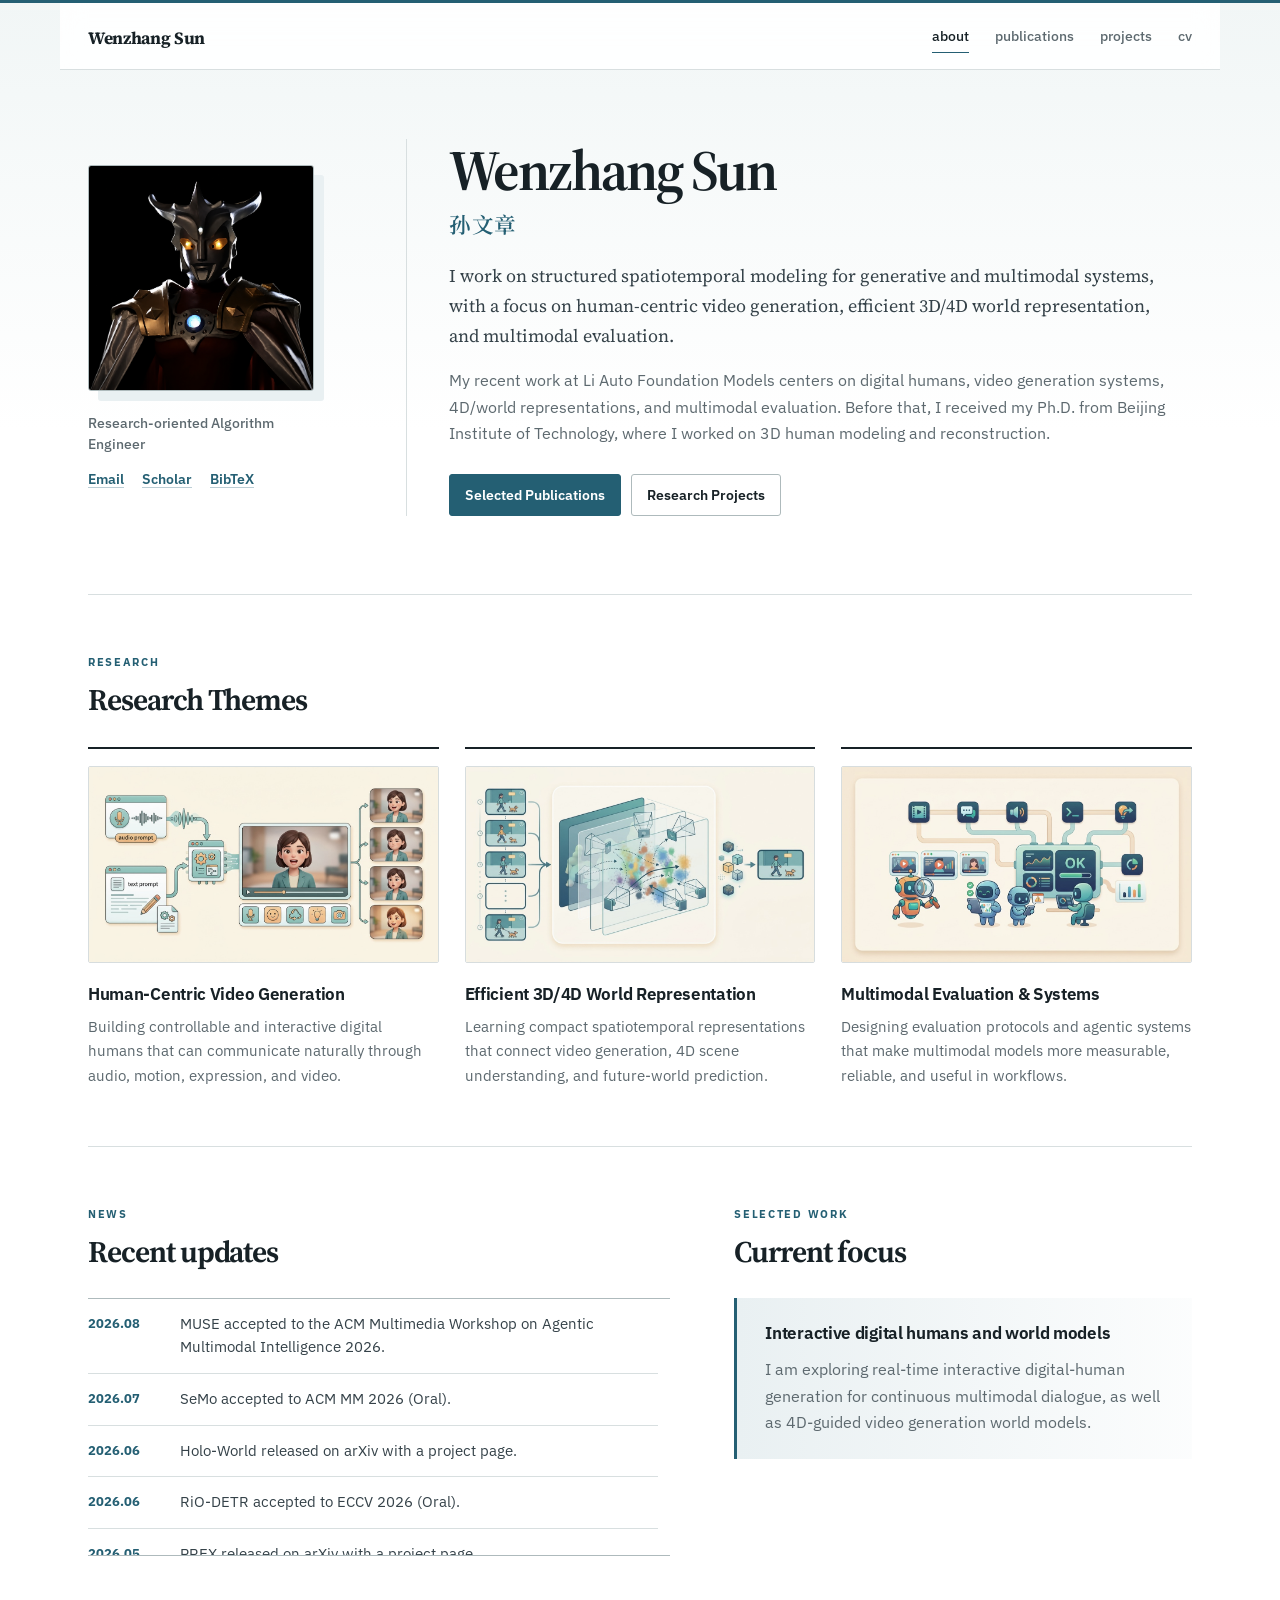
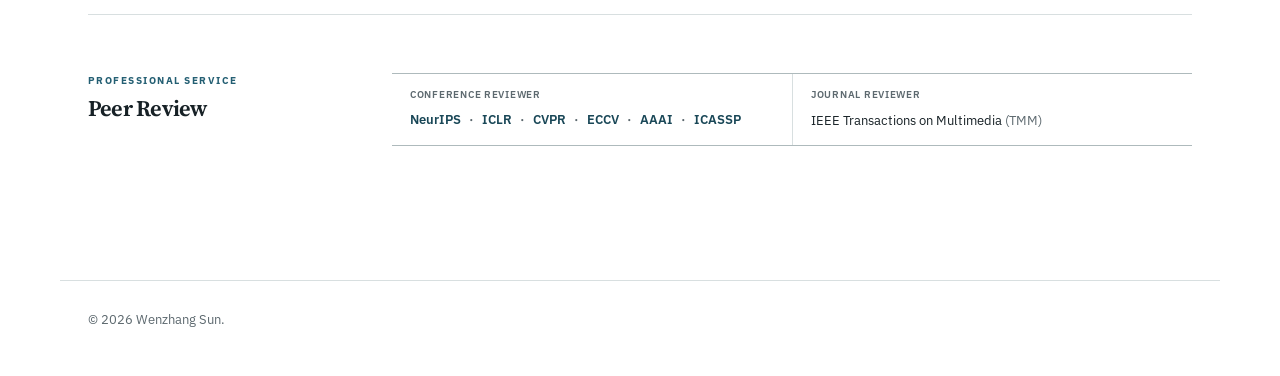
==== commit 2b61b40a: "Restore scrollable news and compact reviewer typography" ====
--- a/index.html
+++ b/index.html
@@ -8,7 +8,7 @@
     <link rel="preconnect" href="https://fonts.googleapis.com" />
     <link rel="preconnect" href="https://fonts.gstatic.com" crossorigin />
     <link href="https://fonts.googleapis.com/css2?family=IBM+Plex+Sans:ital,wght@0,400;0,500;0,600;0,700;1,400&family=Noto+Serif+SC:wght@600;700&family=Source+Serif+4:opsz,wght@8..60,600;8..60,700&display=swap" rel="stylesheet" />
-    <link rel="stylesheet" href="./assets/css/main.css?v=20261018-academic-service" />
+    <link rel="stylesheet" href="./assets/css/main.css?v=20261018-compact-service" />
   </head>
   <body>
     <header class="site-header">
@@ -90,7 +90,7 @@
         </div>
       </section>
 
-      <div class="section home-updates-grid">
+      <div class="section two-col">
         <section class="home-news" aria-labelledby="news-heading">
           <div class="section-title">
             <p class="kicker">news</p>
@@ -111,45 +111,45 @@
             </ul>
           </div>
         </section>
-        <div class="home-sidebar">
-          <section aria-labelledby="focus-heading">
-            <div class="section-title">
-              <p class="kicker">selected work</p>
-              <h2 id="focus-heading">Current focus</h2>
-            </div>
-            <div class="highlight-card">
-              <h3>Interactive digital humans and world models</h3>
-              <p>
-                I am exploring real-time interactive digital-human generation for
-                continuous multimodal dialogue, as well as 4D-guided video
-                generation world models.
-              </p>
-            </div>
-          </section>
+        <section aria-labelledby="focus-heading">
+          <div class="section-title">
+            <p class="kicker">selected work</p>
+            <h2 id="focus-heading">Current focus</h2>
+          </div>
+          <div class="highlight-card">
+            <h3>Interactive digital humans and world models</h3>
+            <p>
+              I am exploring real-time interactive digital-human generation for
+              continuous multimodal dialogue, as well as 4D-guided video
+              generation world models.
+            </p>
+          </div>
+        </section>
+      </div>
 
-          <section class="home-service" aria-labelledby="service-heading">
-            <div class="section-title">
-              <p class="kicker">professional service</p>
-              <h2 id="service-heading">Peer Review</h2>
-            </div>
-            <div class="review-group">
-              <h3 class="review-label" id="conference-review-heading">Conference Reviewer</h3>
-              <ul class="review-venues" aria-labelledby="conference-review-heading">
-                <li>NeurIPS</li>
-                <li>ICLR</li>
-                <li>CVPR</li>
-                <li>ECCV</li>
-                <li>AAAI</li>
-                <li>ICASSP</li>
-              </ul>
-            </div>
-            <div class="review-group">
-              <h3 class="review-label">Journal Reviewer</h3>
-              <p class="review-journal">IEEE Transactions on Multimedia <span>(TMM)</span></p>
-            </div>
-          </section>
+      <section class="section service-section" aria-labelledby="service-heading">
+        <div class="section-title">
+          <p class="kicker">professional service</p>
+          <h2 id="service-heading">Peer Review</h2>
         </div>
-      </div>
+        <div class="service-card">
+          <div class="service-item">
+            <h3 class="review-label" id="conference-review-heading">Conference Reviewer</h3>
+            <ul class="review-venues" aria-labelledby="conference-review-heading">
+              <li>NeurIPS</li>
+              <li>ICLR</li>
+              <li>CVPR</li>
+              <li>ECCV</li>
+              <li>AAAI</li>
+              <li>ICASSP</li>
+            </ul>
+          </div>
+          <div class="service-item">
+            <h3 class="review-label">Journal Reviewer</h3>
+            <p class="review-journal">IEEE Transactions on Multimedia <span>(TMM)</span></p>
+          </div>
+        </div>
+      </section>
 
     </main>
 
--- a/assets/css/main.css
+++ b/assets/css/main.css
@@ -342,33 +342,18 @@
   text-transform: uppercase;
 }
 
-.home-updates-grid {
+.two-col {
   display: grid;
-  grid-template-columns: minmax(0, 1.2fr) minmax(0, 1fr);
-  gap: 48px;
-  padding-bottom: 0;
+  grid-template-columns: minmax(0, 1.12fr) minmax(0, 0.88fr);
+  gap: 64px;
 }
 
 .home-news {
-  display: flex;
   min-width: 0;
-  flex-direction: column;
-}
-
-.home-updates-grid .section-title {
-  margin-bottom: 22px;
-}
-
-.home-sidebar {
-  display: grid;
-  min-width: 0;
-  gap: 36px;
 }
 
 .news-panel {
-  flex: 1;
-  height: 0;
-  min-height: 360px;
+  height: 258px;
   overflow-y: auto;
   border-top: 1px solid var(--line-strong);
   border-bottom: 1px solid var(--line-strong);
@@ -431,31 +416,45 @@
   color: var(--muted);
 }
 
-.home-service {
-  padding: 26px 28px;
-  border: 1px solid var(--line);
-  border-radius: 6px;
-  background: var(--surface);
-}
-
-.home-service h2 {
-  font-size: 1.65rem;
-}
-
-.home-service .kicker {
+.service-section {
+  display: grid;
+  grid-template-columns: minmax(190px, 0.32fr) minmax(0, 1fr);
+  gap: 48px;
+  align-items: start;
+}
+
+.service-section .section-title {
+  margin-bottom: 0;
+}
+
+.service-section h2 {
+  font-size: 1.4rem;
+}
+
+.service-section .kicker {
+  margin-bottom: 6px;
+  font-size: 0.62rem;
+}
+
+.service-card {
+  display: grid;
+  grid-template-columns: repeat(2, minmax(0, 1fr));
+  border-top: 1px solid var(--line-strong);
+  border-bottom: 1px solid var(--line-strong);
+}
+
+.service-item {
+  padding: 14px 18px;
+}
+
+.service-item + .service-item {
+  border-left: 1px solid var(--line);
+}
+
+.review-label {
   margin-bottom: 8px;
-}
-
-.review-group + .review-group {
-  margin-top: 22px;
-  padding-top: 20px;
-  border-top: 1px solid var(--line);
-}
-
-.review-label {
-  margin-bottom: 12px;
-  color: var(--muted);
-  font-size: 0.72rem;
+  color: var(--muted);
+  font-size: 0.65rem;
   font-weight: 600;
   letter-spacing: 0.07em;
   text-transform: uppercase;
@@ -464,26 +463,28 @@
 .review-venues {
   display: flex;
   flex-wrap: wrap;
-  gap: 8px;
+  gap: 4px 8px;
   margin: 0;
   padding: 0;
   list-style: none;
 }
 
 .review-venues li {
-  padding: 5px 12px;
-  border: 1px solid #dce7ea;
-  border-radius: 4px;
-  background: #f3f7f8;
   color: var(--accent-dark);
-  font-size: 0.85rem;
+  font-size: 0.82rem;
   font-weight: 600;
   line-height: 1.5;
 }
 
+.review-venues li:not(:last-child)::after {
+  content: "·";
+  margin-left: 8px;
+  color: var(--muted);
+}
+
 .review-journal {
   margin: 0;
-  font-size: 0.94rem;
+  font-size: 0.84rem;
   line-height: 1.55;
 }
 
@@ -996,10 +997,12 @@
     padding: 46px 0;
   }
 
-  .home-updates-grid,
+  .two-col,
   .direction-grid,
   .project-grid,
   .paper-list.compact,
+  .service-section,
+  .service-card,
   .cv-item {
     grid-template-columns: 1fr;
   }
@@ -1010,20 +1013,17 @@
     max-width: none;
   }
 
-  .home-updates-grid {
-    gap: 36px;
-    padding-bottom: 0;
-  }
-
-  .news-panel {
-    flex: none;
-    height: auto;
-    min-height: 0;
-    overflow: visible;
-  }
-
-  .home-service {
-    padding: 22px;
+  .two-col {
+    gap: 50px;
+  }
+
+  .service-section {
+    gap: 20px;
+  }
+
+  .service-item + .service-item {
+    border-top: 1px solid var(--line);
+    border-left: 0;
   }
 
   .paper {
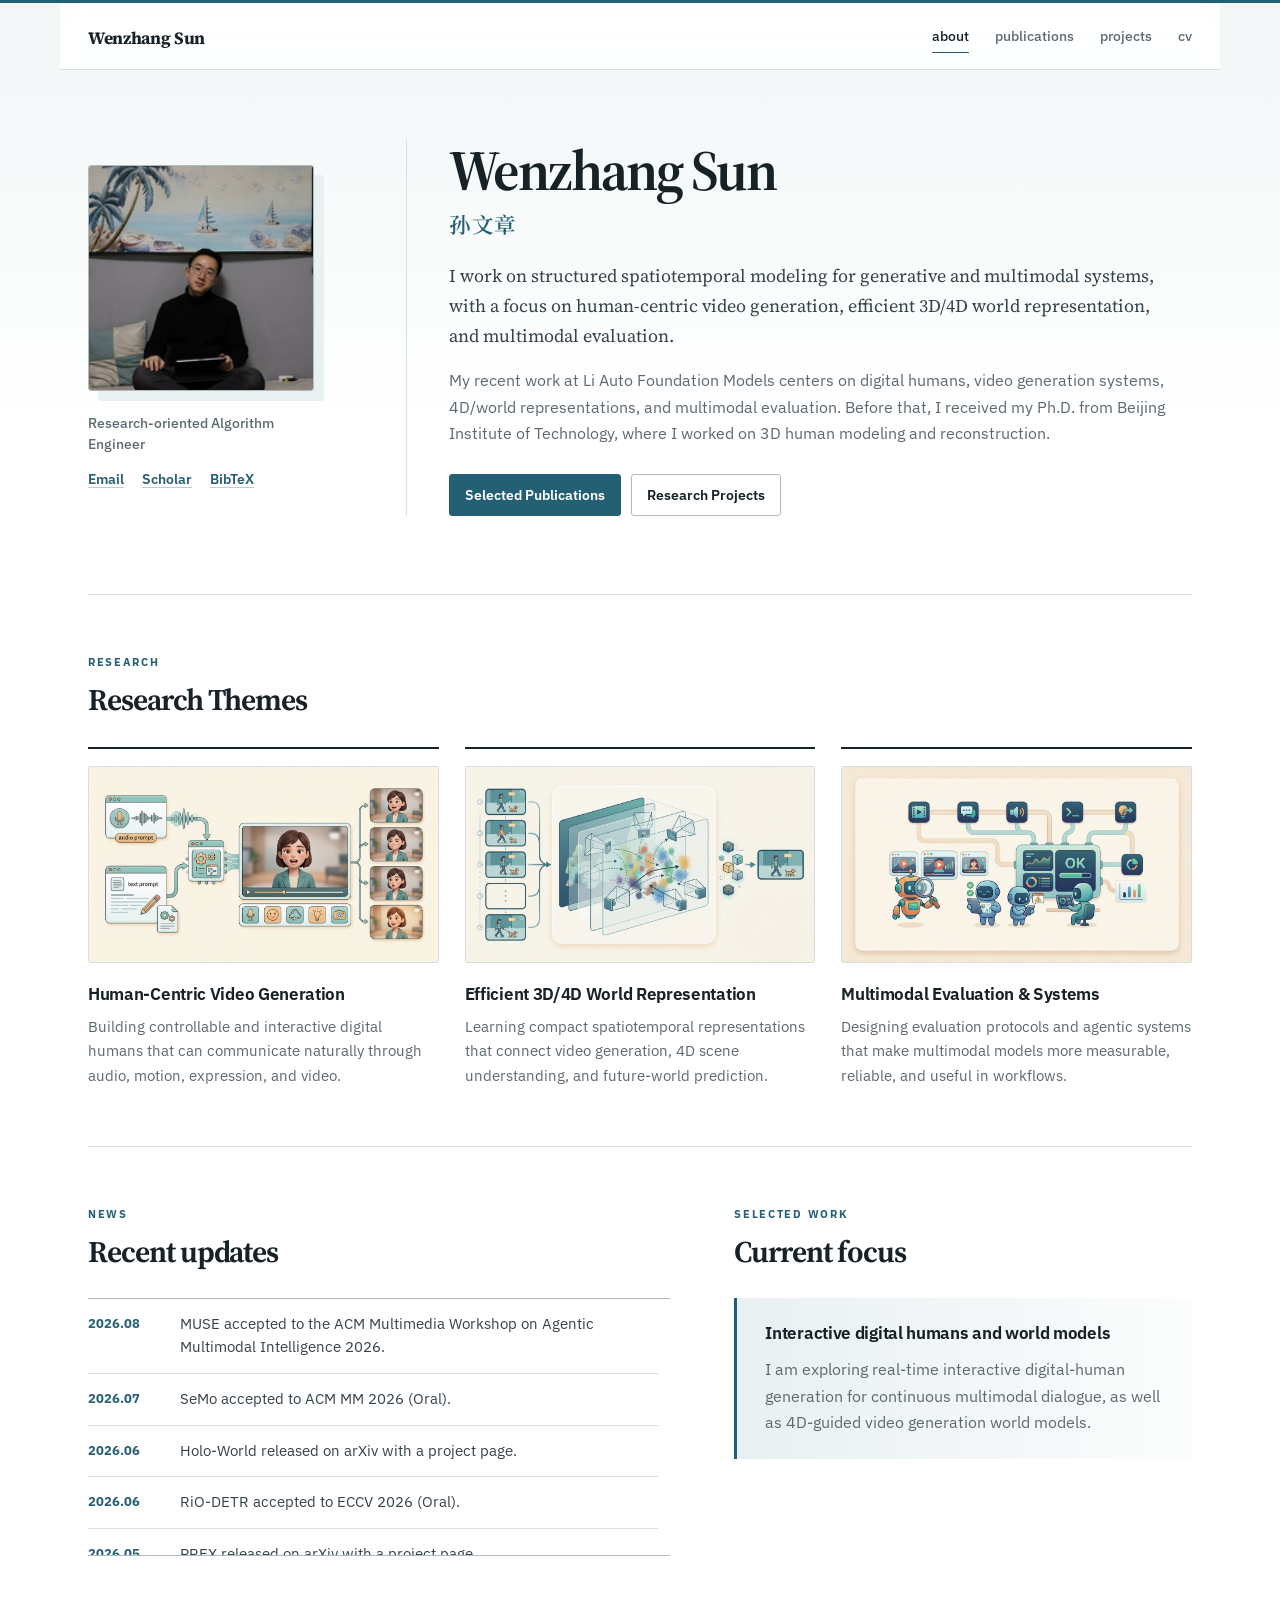
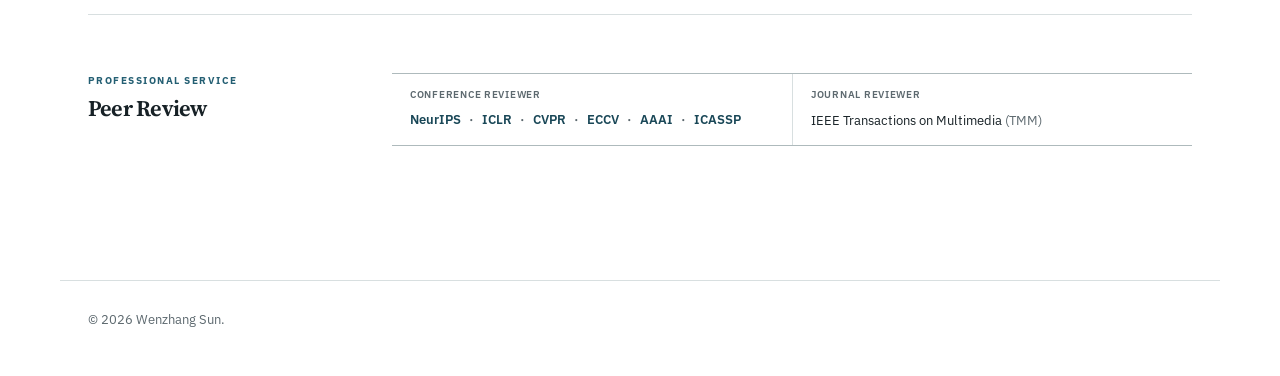
==== commit 68c143d2: "Use GitHub portrait on personal homepage" ====
--- a/index.html
+++ b/index.html
@@ -24,7 +24,7 @@
     <main>
       <section class="hero">
         <div class="portrait-card">
-          <img class="portrait-image" src="./assets/img/avatar.png" alt="Wenzhang Sun avatar" />
+          <img class="portrait-image" src="./assets/img/avatar-github-20261117.png" alt="Wenzhang Sun avatar" />
           <p class="role">Research-oriented Algorithm Engineer</p>
           <div class="profile-links">
             <a href="mailto:swzlx1996@163.com">Email</a>
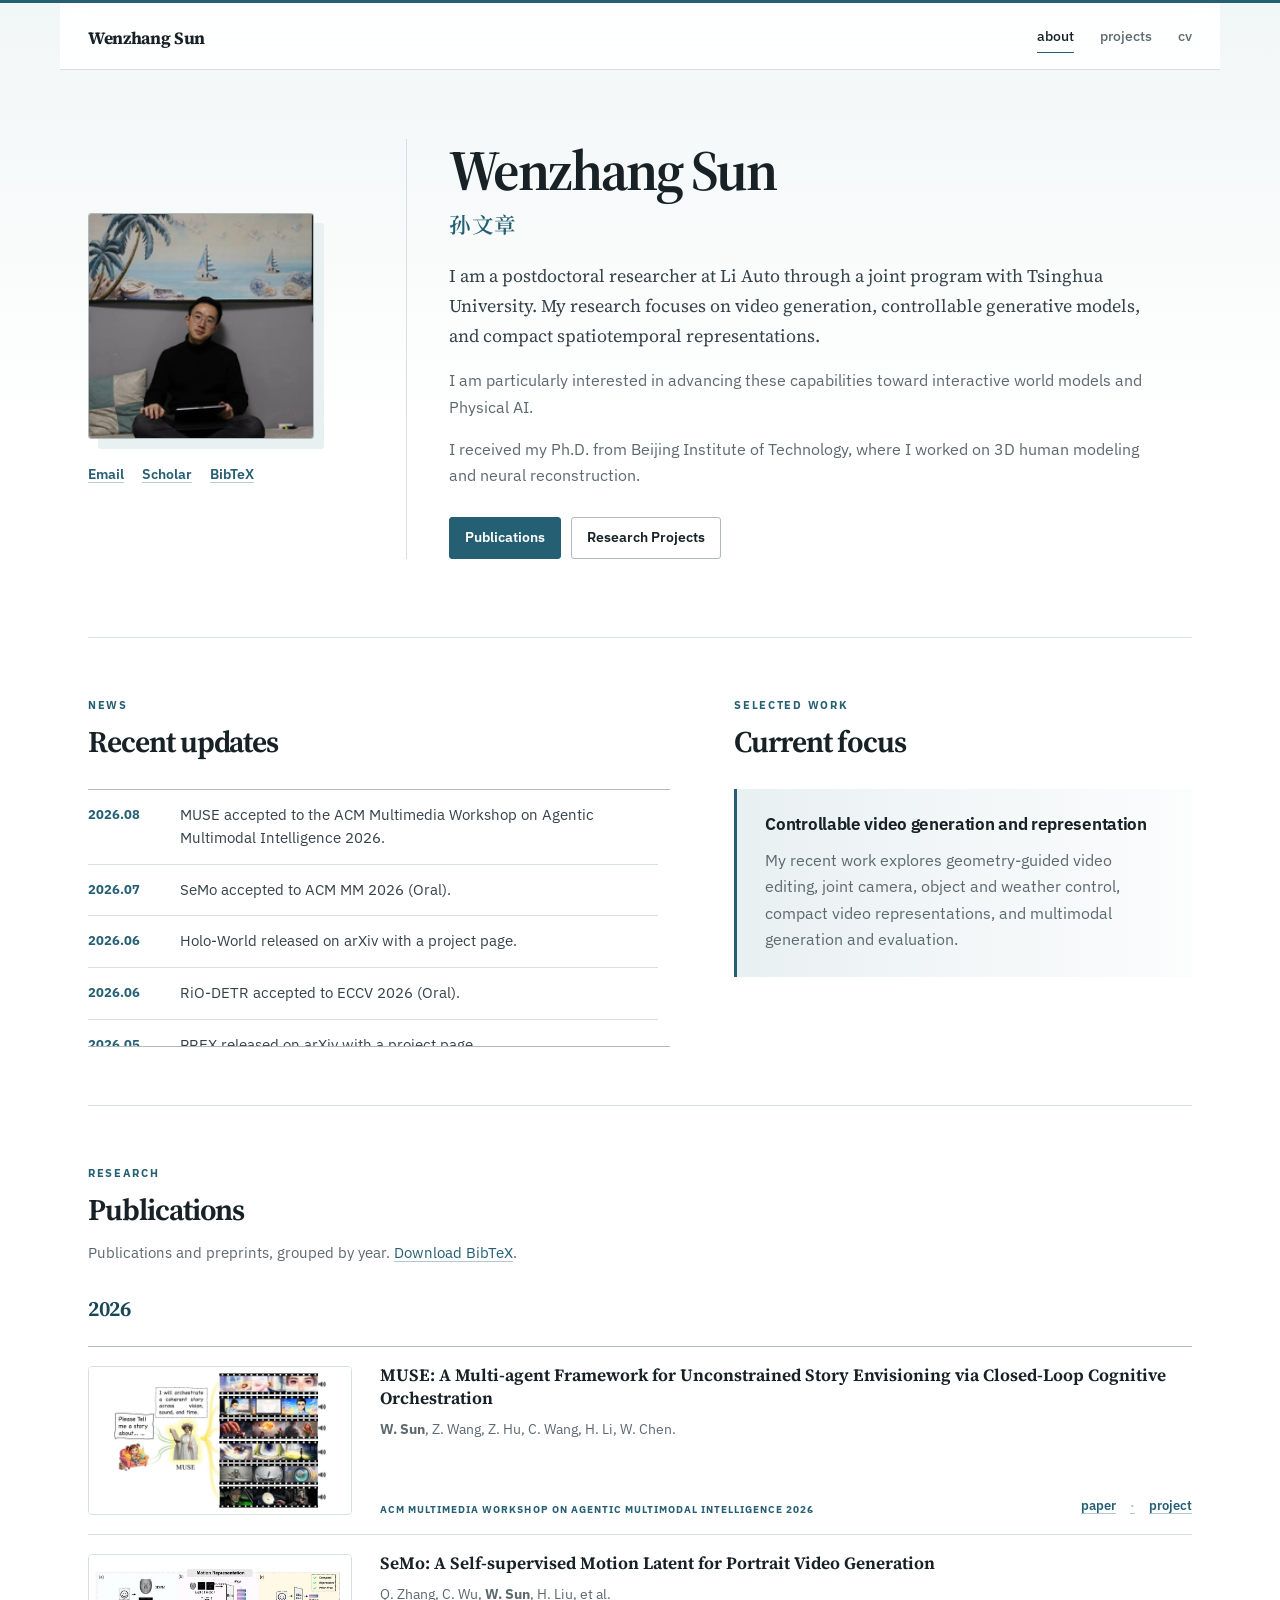
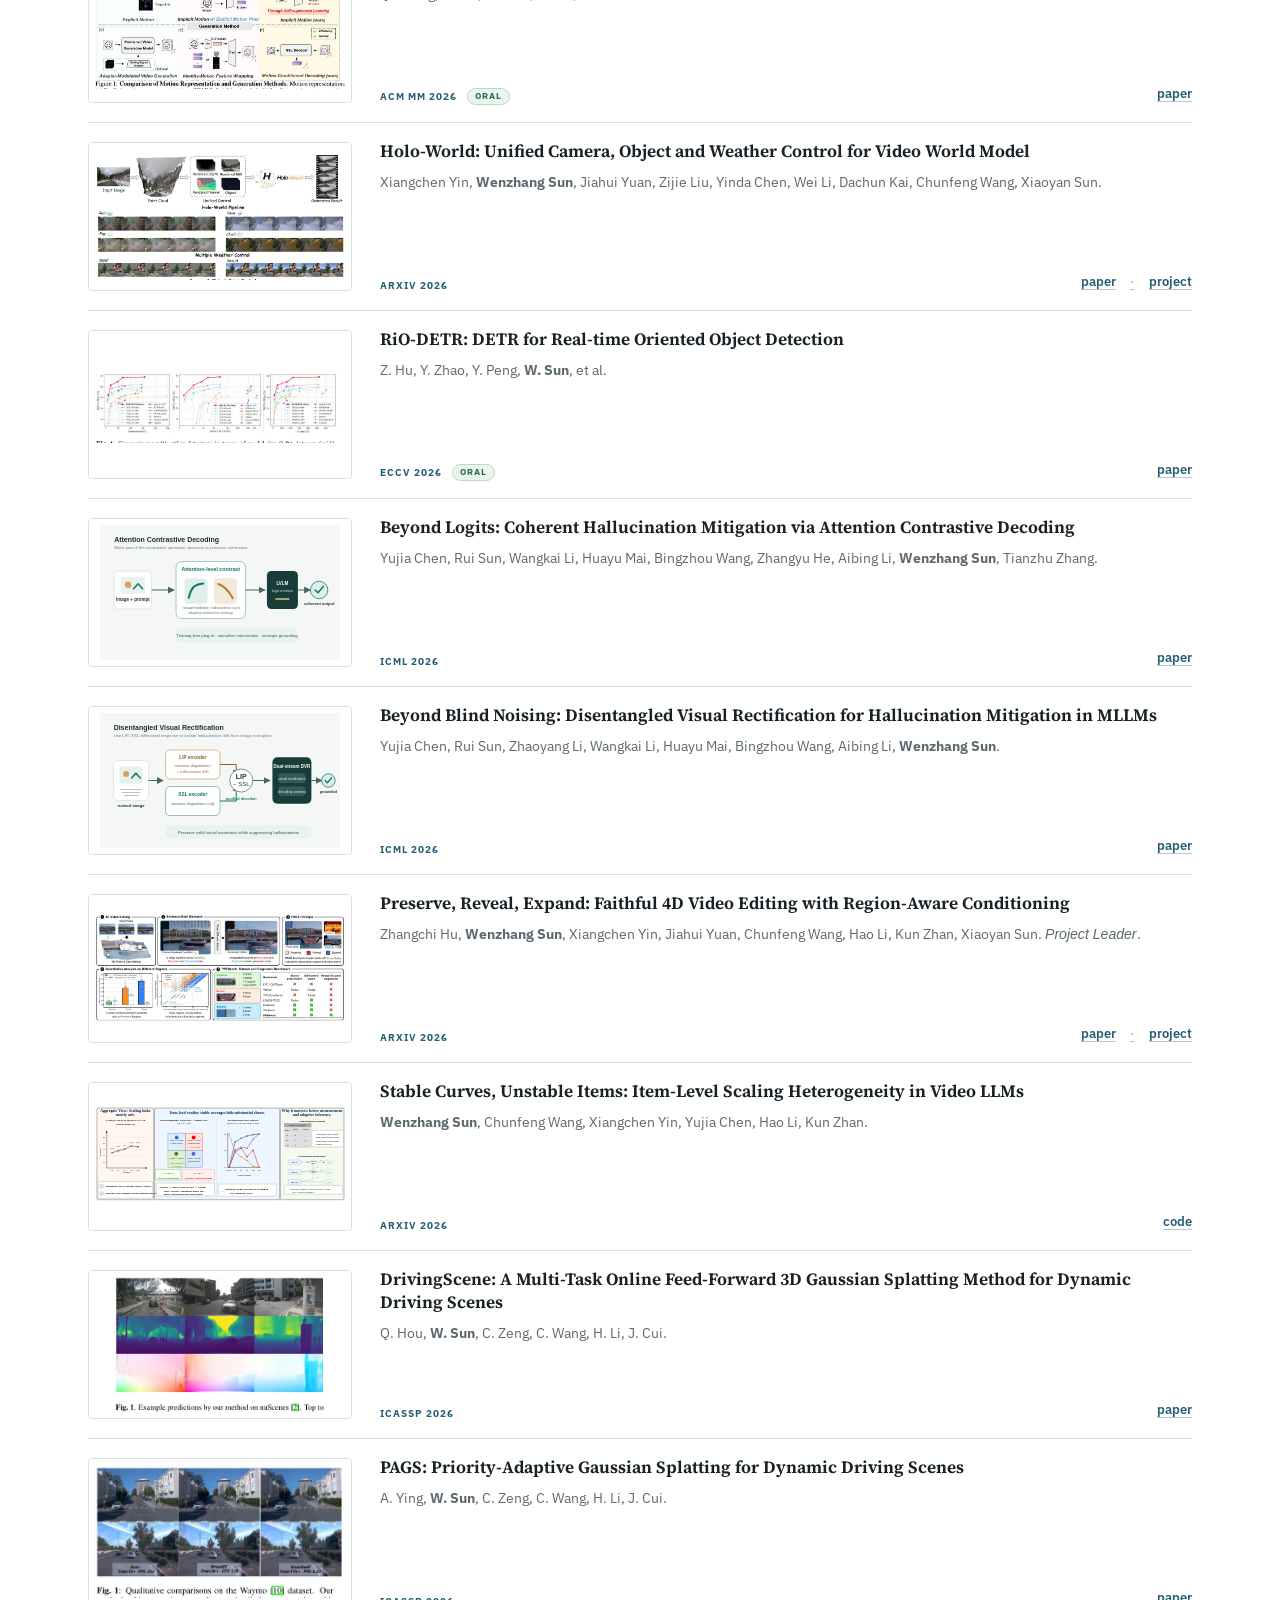
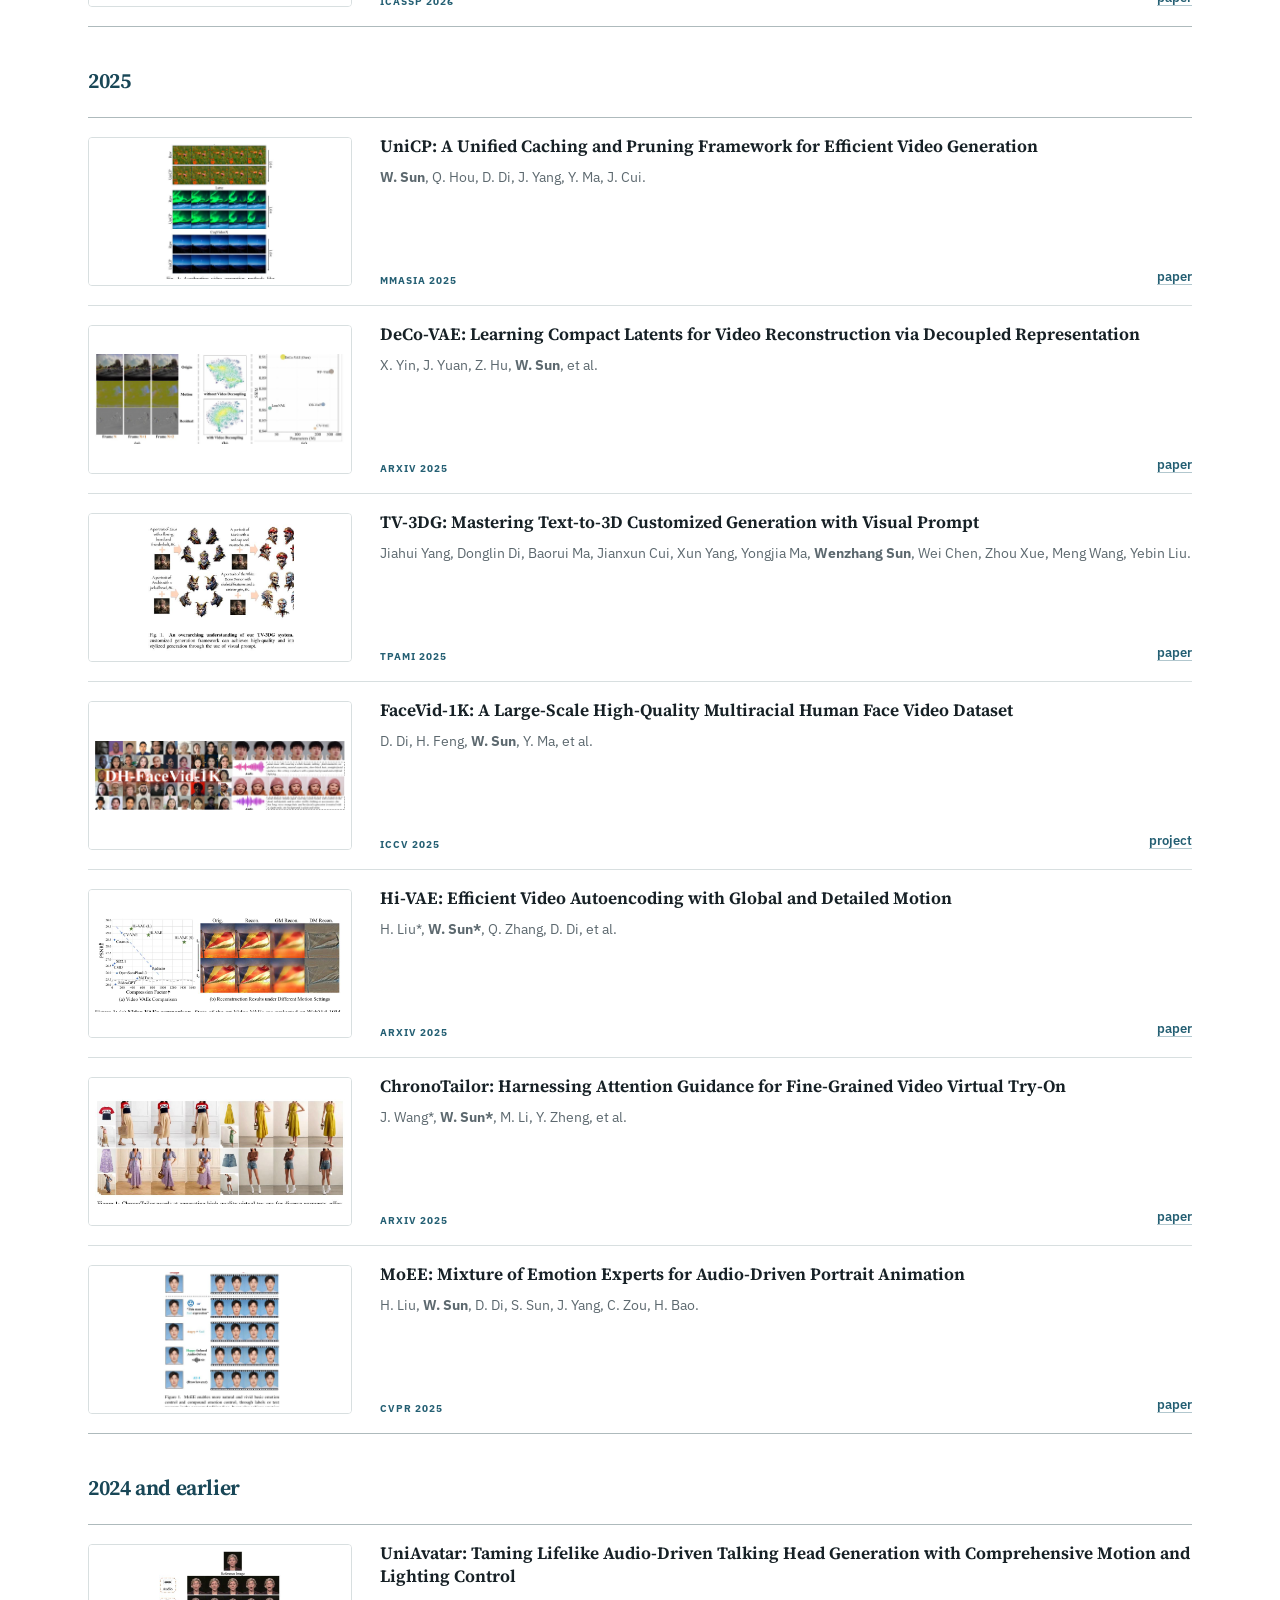
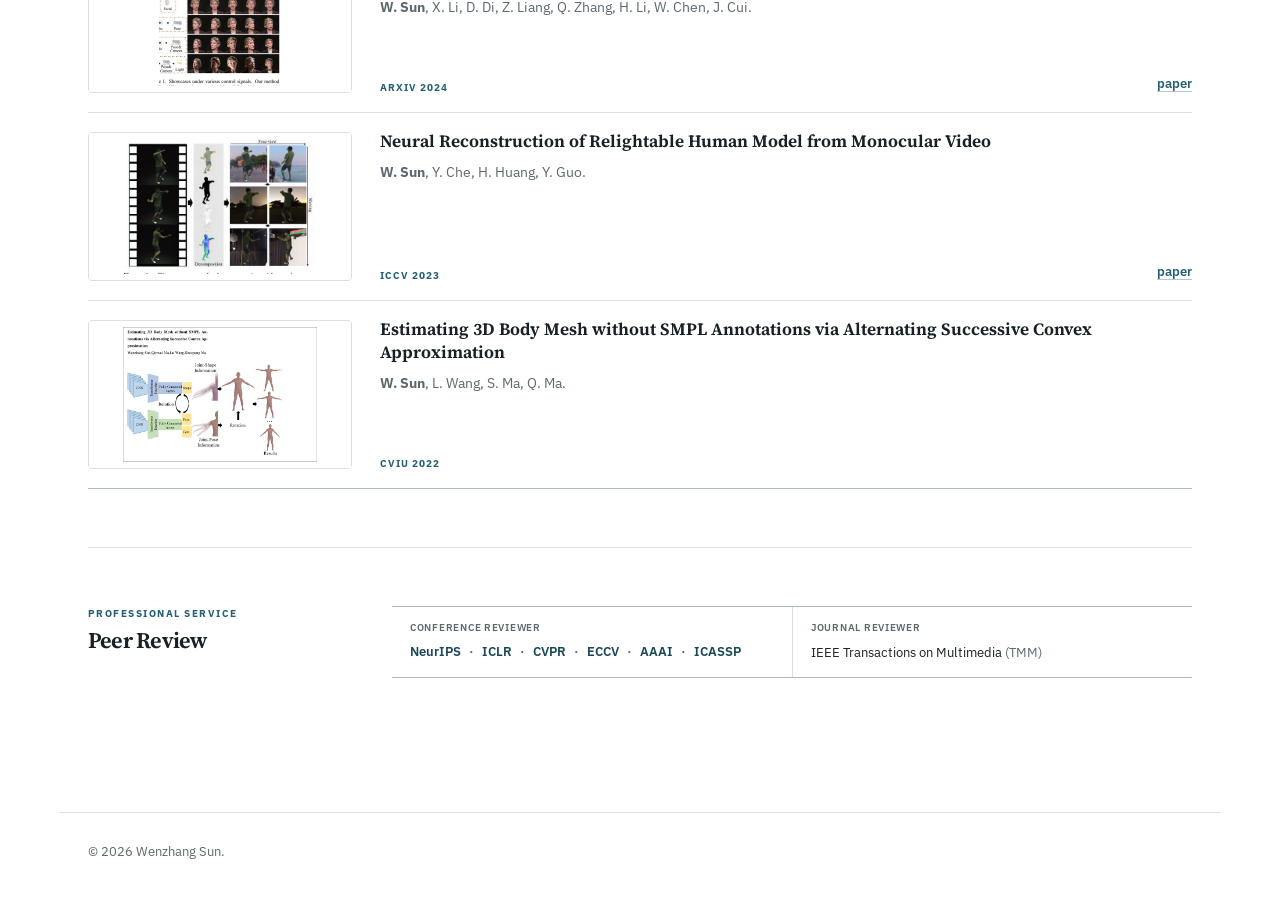
==== commit ef7dc65f: "Streamline homepage bio and integrate publications" ====
--- a/index.html
+++ b/index.html
@@ -3,19 +3,18 @@
   <head>
     <meta charset="utf-8" />
     <meta name="viewport" content="width=device-width, initial-scale=1" />
-    <meta name="description" content="Wenzhang Sun personal academic homepage." />
+    <meta name="description" content="Wenzhang Sun is a postdoctoral researcher at Li Auto through a joint program with Tsinghua University, working on video generation, controllable generative models, and compact spatiotemporal representations." />
     <title>Wenzhang Sun | 孙文章</title>
     <link rel="preconnect" href="https://fonts.googleapis.com" />
     <link rel="preconnect" href="https://fonts.gstatic.com" crossorigin />
     <link href="https://fonts.googleapis.com/css2?family=IBM+Plex+Sans:ital,wght@0,400;0,500;0,600;0,700;1,400&family=Noto+Serif+SC:wght@600;700&family=Source+Serif+4:opsz,wght@8..60,600;8..60,700&display=swap" rel="stylesheet" />
-    <link rel="stylesheet" href="./assets/css/main.css?v=20261018-compact-service" />
+    <link rel="stylesheet" href="./assets/css/main.css?v=20261117-home-publications" />
   </head>
   <body>
     <header class="site-header">
       <a class="brand" href="./index.html">Wenzhang Sun</a>
       <nav>
         <a class="active" href="./index.html">about</a>
-        <a href="./publications/index.html">publications</a>
         <a href="./projects/index.html">projects</a>
         <a href="./pages/cv.html">cv</a>
       </nav>
@@ -25,7 +24,6 @@
       <section class="hero">
         <div class="portrait-card">
           <img class="portrait-image" src="./assets/img/avatar-github-20261117.png" alt="Wenzhang Sun avatar" />
-          <p class="role">Research-oriented Algorithm Engineer</p>
           <div class="profile-links">
             <a href="mailto:swzlx1996@163.com">Email</a>
             <a href="https://scholar.google.co.jp/citations?hl=en&user=3-9aEOQAAAAJ&view_op=list_works&sortby=pubdate">Scholar</a>
@@ -36,57 +34,22 @@
         <div class="hero-copy">
           <h1>Wenzhang Sun <span>孙文章</span></h1>
           <p class="lead">
-            I work on structured spatiotemporal modeling for generative and
-            multimodal systems, with a focus on human-centric video generation,
-            efficient 3D/4D world representation, and multimodal evaluation.
+            I am a postdoctoral researcher at Li Auto through a joint program
+            with Tsinghua University. My research focuses on video generation,
+            controllable generative models, and compact spatiotemporal representations.
           </p>
           <p>
-            My recent work at Li Auto Foundation Models centers on digital
-            humans, video generation systems, 4D/world representations, and
-            multimodal evaluation. Before that, I received my Ph.D. from
-            Beijing Institute of Technology, where I worked on 3D human
-            modeling and reconstruction.
+            I am particularly interested in advancing these capabilities toward
+            interactive world models and Physical AI.
+          </p>
+          <p>
+            I received my Ph.D. from Beijing Institute of Technology, where I
+            worked on 3D human modeling and neural reconstruction.
           </p>
           <div class="hero-actions">
-            <a class="button primary" href="./publications/index.html">Selected Publications</a>
+            <a class="button primary" href="#publications">Publications</a>
             <a class="button" href="./projects/index.html">Research Projects</a>
           </div>
-        </div>
-      </section>
-
-      <section class="section">
-        <div class="section-title">
-          <p class="kicker">research</p>
-          <h2>Research Themes</h2>
-        </div>
-        <div class="direction-grid">
-          <article>
-            <img class="direction-image" src="./assets/img/themes/human-centric-video.jpg" alt="Cartoon illustration of digital human video generation" />
-            <h3>Human-Centric Video Generation</h3>
-            <p>
-              Building controllable and interactive digital humans that can
-              communicate naturally through audio, motion, expression, and
-              video.
-            </p>
-          </article>
-          <article>
-            <img class="direction-image" src="./assets/img/themes/world-representation.jpg" alt="Cartoon illustration of 3D and 4D video world representation" />
-            <h3>Efficient 3D/4D World Representation</h3>
-            <p>
-              Learning compact spatiotemporal representations that connect
-              video generation, 4D scene understanding, and future-world
-              prediction.
-            </p>
-          </article>
-          <article>
-            <img class="direction-image" src="./assets/img/themes/evaluation-systems.jpg" alt="Cartoon illustration of multimodal evaluation and agentic systems" />
-            <h3>Multimodal Evaluation & Systems</h3>
-            <p>
-              Designing evaluation protocols and agentic systems that make
-              multimodal models more measurable, reliable, and useful in
-              workflows.
-            </p>
-          </article>
         </div>
       </section>
 
@@ -117,15 +80,200 @@
             <h2 id="focus-heading">Current focus</h2>
           </div>
           <div class="highlight-card">
-            <h3>Interactive digital humans and world models</h3>
+            <h3>Controllable video generation and representation</h3>
             <p>
-              I am exploring real-time interactive digital-human generation for
-              continuous multimodal dialogue, as well as 4D-guided video
-              generation world models.
+              My recent work explores geometry-guided video editing, joint camera,
+              object and weather control, compact video representations, and
+              multimodal generation and evaluation.
             </p>
           </div>
         </section>
       </div>
+
+      <section class="section publications-section" id="publications" aria-labelledby="publications-heading">
+        <div class="section-title">
+          <p class="kicker">research</p>
+          <h2 id="publications-heading">Publications</h2>
+          <p>Publications and preprints, grouped by year.
+            <a href="./files/wenzhang_sun_publications.bib">Download BibTeX</a>.
+          </p>
+        </div>
+        <section class="publication-year" aria-labelledby="publication-year-0">
+          <h3 id="publication-year-0">2026</h3>
+          <div class="paper-list">
+            <article class="paper">
+              <div class="paper-copy">
+                <h4>MUSE: A Multi-agent Framework for Unconstrained Story Envisioning via Closed-Loop Cognitive Orchestration</h4>
+                <p><strong>W. Sun</strong>, Z. Wang, Z. Hu, C. Wang, H. Li, W. Chen.</p>
+                <div class="paper-meta"><div class="venue">ACM Multimedia Workshop on Agentic Multimodal Intelligence 2026</div><span class="paper-links"><a href="https://arxiv.org/abs/2602.03028">paper</a><a href="https://sunwenzhang1996.github.io/MUSE/">project</a></span></div>
+              </div>
+              <figure class="paper-figure"><img class="paper-teaser" src="./assets/img/publications/muse.jpg" alt="MUSE long-form audio-visual storytelling teaser" loading="lazy" /></figure>
+            </article>
+            <article class="paper">
+              <div class="paper-copy">
+                <h4>SeMo: A Self-supervised Motion Latent for Portrait Video Generation</h4>
+                <p>Q. Zhang, C. Wu, <strong>W. Sun</strong>, H. Liu, et al.</p>
+                <div class="paper-meta"><div class="venue">ACM MM 2026 <span class="oral-badge">Oral</span></div><span class="paper-links"><a href="https://arxiv.org/abs/2503.10096">paper</a></span></div>
+              </div>
+              <figure class="paper-figure"><img class="paper-teaser" src="./assets/img/publications/semo.jpg" alt="SeMo motion representation and generation overview" loading="lazy" /></figure>
+            </article>
+            <article class="paper">
+              <div class="paper-copy">
+                <h4>Holo-World: Unified Camera, Object and Weather Control for Video World Model</h4>
+                <p>Xiangchen Yin, <strong>Wenzhang Sun</strong>, Jiahui Yuan, Zijie Liu, Yinda Chen, Wei Li, Dachun Kai, Chunfeng Wang, Xiaoyan Sun.</p>
+                <div class="paper-meta"><div class="venue">arXiv 2026</div><span class="paper-links"><a href="https://arxiv.org/abs/2606.20083">paper</a><a href="https://xiangchenyin.github.io/Holo-World/">project</a></span></div>
+              </div>
+              <figure class="paper-figure"><img class="paper-teaser" src="./assets/img/publications/holo-world.jpg" alt="Holo-World unified camera, object, and weather control teaser" loading="lazy" /></figure>
+            </article>
+            <article class="paper">
+              <div class="paper-copy">
+                <h4>RiO-DETR: DETR for Real-time Oriented Object Detection</h4>
+                <p>Z. Hu, Y. Zhao, Y. Peng, <strong>W. Sun</strong>, et al.</p>
+                <div class="paper-meta"><div class="venue">ECCV 2026 <span class="oral-badge">Oral</span></div><span class="paper-links"><a href="https://arxiv.org/abs/2603.09411">paper</a></span></div>
+              </div>
+              <figure class="paper-figure"><img class="paper-teaser" src="./assets/img/publications/rio-detr.jpg" alt="RiO-DETR speed and accuracy comparison" loading="lazy" /></figure>
+            </article>
+            <article class="paper">
+              <div class="paper-copy">
+                <h4>Beyond Logits: Coherent Hallucination Mitigation via Attention Contrastive Decoding</h4>
+                <p>Yujia Chen, Rui Sun, Wangkai Li, Huayu Mai, Bingzhou Wang, Zhangyu He, Aibing Li, <strong>Wenzhang Sun</strong>, Tianzhu Zhang.</p>
+                <div class="paper-meta"><div class="venue">ICML 2026</div><span class="paper-links"><a href="https://openreview.net/forum?id=Y6JT0oh6Ty">paper</a></span></div>
+              </div>
+              <figure class="paper-figure"><img class="paper-teaser" src="./assets/img/publications/beyond-logits.svg" alt="Attention Contrastive Decoding overview" loading="lazy" /></figure>
+            </article>
+            <article class="paper">
+              <div class="paper-copy">
+                <h4>Beyond Blind Noising: Disentangled Visual Rectification for Hallucination Mitigation in MLLMs</h4>
+                <p>Yujia Chen, Rui Sun, Zhaoyang Li, Wangkai Li, Huayu Mai, Bingzhou Wang, Aibing Li, <strong>Wenzhang Sun</strong>.</p>
+                <div class="paper-meta"><div class="venue">ICML 2026</div><span class="paper-links"><a href="https://openreview.net/forum?id=VV1z4ydTy7">paper</a></span></div>
+              </div>
+              <figure class="paper-figure"><img class="paper-teaser" src="./assets/img/publications/beyond-blind-noising.svg" alt="Disentangled Visual Rectification overview" loading="lazy" /></figure>
+            </article>
+            <article class="paper">
+              <div class="paper-copy">
+                <h4>Preserve, Reveal, Expand: Faithful 4D Video Editing with Region-Aware Conditioning</h4>
+                <p>Zhangchi Hu, <strong>Wenzhang Sun</strong>, Xiangchen Yin, Jiahui Yuan, Chunfeng Wang, Hao Li, Kun Zhan, Xiaoyan Sun. <em>Project Leader</em>.</p>
+                <div class="paper-meta"><div class="venue">arXiv 2026</div><span class="paper-links"><a href="https://arxiv.org/abs/2605.20961">paper</a><a href="https://ricepastem.github.io/PREX-Open/">project</a></span></div>
+              </div>
+              <figure class="paper-figure"><img class="paper-teaser" src="./assets/img/publications/prex.jpg" alt="PREX and PREBench overview" loading="lazy" /></figure>
+            </article>
+            <article class="paper">
+              <div class="paper-copy">
+                <h4>Stable Curves, Unstable Items: Item-Level Scaling Heterogeneity in Video LLMs</h4>
+                <p><strong>Wenzhang Sun</strong>, Chunfeng Wang, Xiangchen Yin, Yujia Chen, Hao Li, Kun Zhan.</p>
+                <div class="paper-meta"><div class="venue">arXiv 2026</div><span class="paper-links"><a href="https://github.com/sunwenzhang1996/video-mme-scalegrid">code</a></span></div>
+              </div>
+              <figure class="paper-figure"><img class="paper-teaser" src="./assets/img/publications/stable-curves.svg" alt="Video LLM item-level scaling overview" loading="lazy" /></figure>
+            </article>
+            <article class="paper">
+              <div class="paper-copy">
+                <h4>DrivingScene: A Multi-Task Online Feed-Forward 3D Gaussian Splatting Method for Dynamic Driving Scenes</h4>
+                <p>Q. Hou, <strong>W. Sun</strong>, C. Zeng, C. Wang, H. Li, J. Cui.</p>
+                <div class="paper-meta"><div class="venue">ICASSP 2026</div><span class="paper-links"><a href="https://arxiv.org/abs/2510.24734">paper</a></span></div>
+              </div>
+              <figure class="paper-figure"><img class="paper-teaser" src="./assets/img/publications/drivingscene.jpg" alt="DrivingScene depth and optical-flow predictions" loading="lazy" /></figure>
+            </article>
+            <article class="paper">
+              <div class="paper-copy">
+                <h4>PAGS: Priority-Adaptive Gaussian Splatting for Dynamic Driving Scenes</h4>
+                <p>A. Ying, <strong>W. Sun</strong>, C. Zeng, C. Wang, H. Li, J. Cui.</p>
+                <div class="paper-meta"><div class="venue">ICASSP 2026</div><span class="paper-links"><a href="https://arxiv.org/abs/2510.12282">paper</a></span></div>
+              </div>
+              <figure class="paper-figure"><img class="paper-teaser" src="./assets/img/publications/pags.jpg" alt="PAGS dynamic driving-scene reconstruction comparison" loading="lazy" /></figure>
+            </article>
+          </div>
+        </section>
+        <section class="publication-year" aria-labelledby="publication-year-1">
+          <h3 id="publication-year-1">2025</h3>
+          <div class="paper-list">
+            <article class="paper">
+              <div class="paper-copy">
+                <h4>UniCP: A Unified Caching and Pruning Framework for Efficient Video Generation</h4>
+                <p><strong>W. Sun</strong>, Q. Hou, D. Di, J. Yang, Y. Ma, J. Cui.</p>
+                <div class="paper-meta"><div class="venue">MMAsia 2025</div><span class="paper-links"><a href="https://arxiv.org/abs/2502.04393">paper</a></span></div>
+              </div>
+              <figure class="paper-figure"><img class="paper-teaser" src="./assets/img/publications/unicp.jpg" alt="UniCP video generation comparison" loading="lazy" /></figure>
+            </article>
+            <article class="paper">
+              <div class="paper-copy">
+                <h4>DeCo-VAE: Learning Compact Latents for Video Reconstruction via Decoupled Representation</h4>
+                <p>X. Yin, J. Yuan, Z. Hu, <strong>W. Sun</strong>, et al.</p>
+                <div class="paper-meta"><div class="venue">arXiv 2025</div><span class="paper-links"><a href="https://arxiv.org/abs/2511.14530">paper</a></span></div>
+              </div>
+              <figure class="paper-figure"><img class="paper-teaser" src="./assets/img/publications/deco-vae.jpg" alt="DeCo-VAE decoupled video representation overview" loading="lazy" /></figure>
+            </article>
+            <article class="paper">
+              <div class="paper-copy">
+                <h4>TV-3DG: Mastering Text-to-3D Customized Generation with Visual Prompt</h4>
+                <p>Jiahui Yang, Donglin Di, Baorui Ma, Jianxun Cui, Xun Yang, Yongjia Ma, <strong>Wenzhang Sun</strong>, Wei Chen, Zhou Xue, Meng Wang, Yebin Liu.</p>
+                <div class="paper-meta"><div class="venue">TPAMI 2025</div><span class="paper-links"><a href="https://arxiv.org/abs/2410.21299">paper</a></span></div>
+              </div>
+              <figure class="paper-figure"><img class="paper-teaser" src="./assets/img/publications/tv3dg.jpg" alt="TV-3DG customized 3D generation examples" loading="lazy" /></figure>
+            </article>
+            <article class="paper">
+              <div class="paper-copy">
+                <h4>FaceVid-1K: A Large-Scale High-Quality Multiracial Human Face Video Dataset</h4>
+                <p>D. Di, H. Feng, <strong>W. Sun</strong>, Y. Ma, et al.</p>
+                <div class="paper-meta"><div class="venue">ICCV 2025</div><span class="paper-links"><a href="https://luna-ai-lab.github.io/DH-FaceVid-1K/">project</a></span></div>
+              </div>
+              <figure class="paper-figure"><img class="paper-teaser" src="./assets/img/publications/facevid.jpg" alt="FaceVid-1K dataset overview" loading="lazy" /></figure>
+            </article>
+            <article class="paper">
+              <div class="paper-copy">
+                <h4>Hi-VAE: Efficient Video Autoencoding with Global and Detailed Motion</h4>
+                <p>H. Liu*, <strong>W. Sun*</strong>, Q. Zhang, D. Di, et al.</p>
+                <div class="paper-meta"><div class="venue">arXiv 2025</div><span class="paper-links"><a href="https://arxiv.org/abs/2506.07136">paper</a></span></div>
+              </div>
+              <figure class="paper-figure"><img class="paper-teaser" src="./assets/img/publications/hi-vae.jpg" alt="Hi-VAE compact video latent comparison" loading="lazy" /></figure>
+            </article>
+            <article class="paper">
+              <div class="paper-copy">
+                <h4>ChronoTailor: Harnessing Attention Guidance for Fine-Grained Video Virtual Try-On</h4>
+                <p>J. Wang*, <strong>W. Sun*</strong>, M. Li, Y. Zheng, et al.</p>
+                <div class="paper-meta"><div class="venue">arXiv 2025</div><span class="paper-links"><a href="https://arxiv.org/abs/2506.05858">paper</a></span></div>
+              </div>
+              <figure class="paper-figure"><img class="paper-teaser" src="./assets/img/publications/chronotailor.jpg" alt="ChronoTailor video virtual try-on results" loading="lazy" /></figure>
+            </article>
+            <article class="paper">
+              <div class="paper-copy">
+                <h4>MoEE: Mixture of Emotion Experts for Audio-Driven Portrait Animation</h4>
+                <p>H. Liu, <strong>W. Sun</strong>, D. Di, S. Sun, J. Yang, C. Zou, H. Bao.</p>
+                <div class="paper-meta"><div class="venue">CVPR 2025</div><span class="paper-links"><a href="https://openaccess.thecvf.com/content/CVPR2025/html/Liu_MoEE_Mixture_of_Emotion_Experts_for_Audio-Driven_Portrait_Animation_CVPR_2025_paper.html">paper</a></span></div>
+              </div>
+              <figure class="paper-figure"><img class="paper-teaser" src="./assets/img/publications/moee.jpg" alt="MoEE basic and compound emotion control examples" loading="lazy" /></figure>
+            </article>
+          </div>
+        </section>
+        <section class="publication-year" aria-labelledby="publication-year-2">
+          <h3 id="publication-year-2">2024 and earlier</h3>
+          <div class="paper-list">
+            <article class="paper">
+              <div class="paper-copy">
+                <h4>UniAvatar: Taming Lifelike Audio-Driven Talking Head Generation with Comprehensive Motion and Lighting Control</h4>
+                <p><strong>W. Sun</strong>, X. Li, D. Di, Z. Liang, Q. Zhang, H. Li, W. Chen, J. Cui.</p>
+                <div class="paper-meta"><div class="venue">arXiv 2024</div><span class="paper-links"><a href="https://arxiv.org/abs/2412.19860">paper</a></span></div>
+              </div>
+              <figure class="paper-figure"><img class="paper-teaser" src="./assets/img/publications/uniavatar.jpg" alt="UniAvatar motion and lighting control examples" loading="lazy" /></figure>
+            </article>
+            <article class="paper">
+              <div class="paper-copy">
+                <h4>Neural Reconstruction of Relightable Human Model from Monocular Video</h4>
+                <p><strong>W. Sun</strong>, Y. Che, H. Huang, Y. Guo.</p>
+                <div class="paper-meta"><div class="venue">ICCV 2023</div><span class="paper-links"><a href="https://openaccess.thecvf.com/content/ICCV2023/html/Sun_Neural_Reconstruction_of_Relightable_Human_Model_from_Monocular_Video_ICCV_2023_paper.html">paper</a></span></div>
+              </div>
+              <figure class="paper-figure"><img class="paper-teaser" src="./assets/img/publications/relightable.jpg" alt="Relightable human reconstruction teaser" loading="lazy" /></figure>
+            </article>
+            <article class="paper">
+              <div class="paper-copy">
+                <h4>Estimating 3D Body Mesh without SMPL Annotations via Alternating Successive Convex Approximation</h4>
+                <p><strong>W. Sun</strong>, L. Wang, S. Ma, Q. Ma.</p>
+                <div class="paper-meta"><div class="venue">CVIU 2022</div></div>
+              </div>
+              <figure class="paper-figure"><img class="paper-teaser" src="./assets/img/publications/asca-body-mesh.jpg" alt="Alternating shape and pose estimation architecture" loading="lazy" /></figure>
+            </article>
+          </div>
+        </section>
+      </section>
 
       <section class="section service-section" aria-labelledby="service-heading">
         <div class="section-title">
@@ -153,8 +301,62 @@
 
     </main>
 
+    <div class="image-lightbox" role="dialog" aria-modal="true" aria-label="Publication image preview" hidden aria-hidden="true">
+      <button class="lightbox-close" type="button" aria-label="Close image preview">Close</button>
+      <img class="lightbox-image" src="" alt="" />
+      <p class="lightbox-caption"></p>
+    </div>
     <footer>
       <p>© 2026 Wenzhang Sun.</p>
     </footer>
+    <script>
+      const lightbox = document.querySelector(".image-lightbox");
+      const lightboxImage = document.querySelector(".lightbox-image");
+      const lightboxCaption = document.querySelector(".lightbox-caption");
+      const closeButton = document.querySelector(".lightbox-close");
+
+      let activeTeaser = null;
+
+      function closeLightbox() {
+        lightbox.hidden = true;
+        lightbox.setAttribute("aria-hidden", "true");
+        document.body.classList.remove("lightbox-open");
+        lightboxImage.removeAttribute("src");
+        if (activeTeaser) activeTeaser.focus();
+      }
+
+      document.querySelectorAll(".paper-teaser").forEach((image) => {
+        image.tabIndex = 0;
+        image.setAttribute("role", "button");
+        image.setAttribute("title", "Click to enlarge");
+
+        function openLightbox() {
+          activeTeaser = image;
+          lightboxImage.src = image.currentSrc || image.src;
+          lightboxImage.alt = image.alt;
+          lightboxCaption.textContent = image.alt;
+          lightbox.hidden = false;
+          lightbox.setAttribute("aria-hidden", "false");
+          document.body.classList.add("lightbox-open");
+          closeButton.focus();
+        }
+
+        image.addEventListener("click", openLightbox);
+        image.addEventListener("keydown", (event) => {
+          if (event.key === "Enter" || event.key === " ") {
+            event.preventDefault();
+            openLightbox();
+          }
+        });
+      });
+
+      closeButton.addEventListener("click", closeLightbox);
+      lightbox.addEventListener("click", (event) => {
+        if (event.target === lightbox) closeLightbox();
+      });
+      document.addEventListener("keydown", (event) => {
+        if (event.key === "Escape" && !lightbox.hidden) closeLightbox();
+      });
+    </script>
   </body>
 </html>
--- a/assets/css/main.css
+++ b/assets/css/main.css
@@ -160,6 +160,7 @@
 
 .profile-links {
   display: flex;
+  margin-top: 24px;
   flex-wrap: wrap;
   justify-content: flex-start;
   gap: 8px 18px;
@@ -291,6 +292,26 @@
   margin-bottom: 30px;
 }
 
+.publications-section {
+  scroll-margin-top: 110px;
+}
+
+.publications-section .section-title > p:not(.kicker) {
+  margin: 14px 0 0;
+  color: var(--muted);
+  font-size: 0.92rem;
+}
+
+.publication-year + .publication-year {
+  margin-top: 40px;
+}
+
+.publication-year > h3 {
+  color: var(--accent-dark);
+  font-family: "Source Serif 4", "Noto Serif SC", serif;
+  font-size: 1.35rem;
+}
+
 .direction-grid,
 .project-grid {
   display: grid;
@@ -647,7 +668,8 @@
   flex-direction: column;
 }
 
-.paper h3 {
+.paper h3,
+.paper h4 {
   display: -webkit-box;
   margin: 0;
   overflow: hidden;
@@ -963,13 +985,13 @@
   .portrait-card {
     display: grid;
     grid-template-columns: 132px minmax(0, 1fr);
-    grid-template-rows: auto auto;
+    grid-template-rows: auto;
     gap: 10px 22px;
     max-width: 430px;
   }
 
   .portrait-image {
-    grid-row: 1 / 3;
+    grid-row: 1;
     width: 132px;
     box-shadow: 7px 7px 0 var(--accent-soft);
   }
@@ -980,7 +1002,8 @@
   }
 
   .profile-links {
-    align-self: start;
+    align-self: center;
+    margin-top: 0;
   }
 
   .hero-copy {
@@ -1042,6 +1065,7 @@
   }
 
   .paper h3,
+  .paper h4,
   .paper p {
     display: block;
     overflow: visible;
